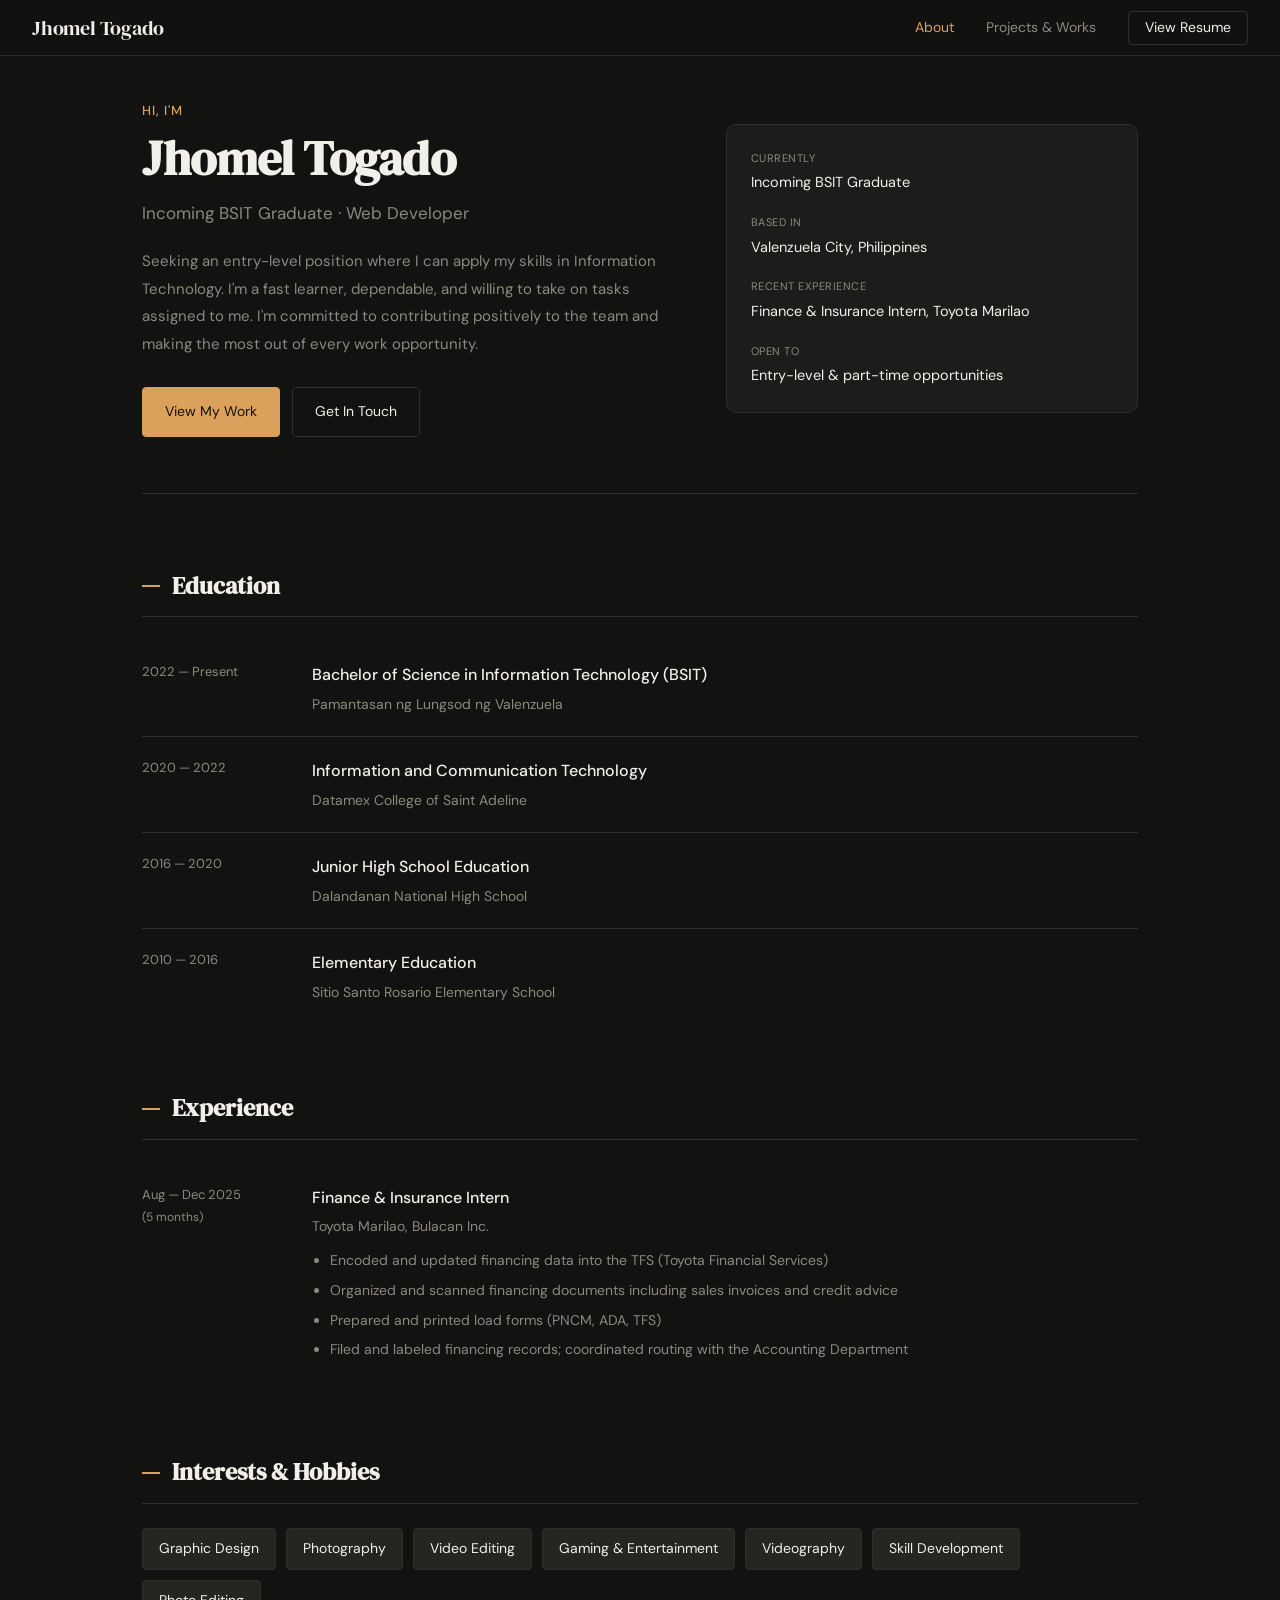
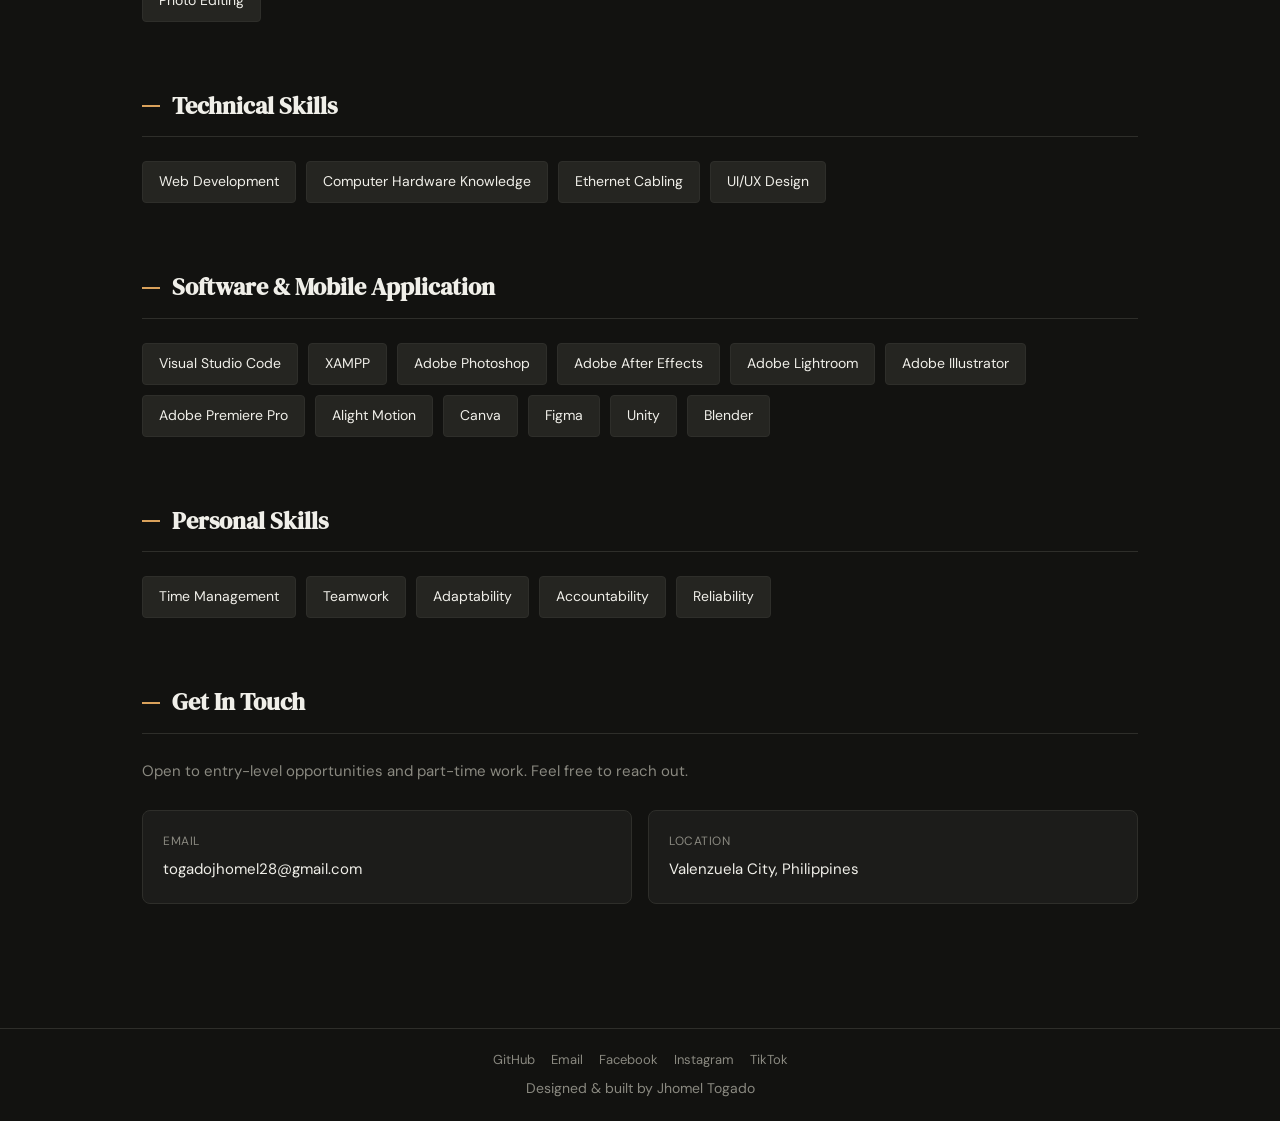
==== index.html @ 1c0f30f8 "Add files via upload" ====
<!--index.html-->
<!DOCTYPE html>
<html lang="en">
<head>
  <meta charset="UTF-8">
  <meta name="viewport" content="width=device-width, initial-scale=1.0">
  <title>Jhomel Togado | Portfolio</title>
  <link href="https://fonts.googleapis.com/css2?family=DM+Serif+Display:ital@0;1&family=DM+Sans:wght@300;400;500&display=swap" rel="stylesheet"/>
  <link rel="stylesheet" href="css/style.css">
  <link rel="icon" type="image/x-icon" href="file/Jt.png">
</head>
<body>

  <nav>
    <div class="nav-logo" id="nav-name"><a href="index.html">Jhomel Togado</a></div>
    <button class="nav-toggle" id="navToggle" aria-label="Toggle navigation" aria-expanded="false">
      <span></span><span></span><span></span>
    </button>
    <div class="nav-links" id="navLinks">
      <a href="index.html" id="highlight">About</a>
      <a href="projects.html">Projects & Works</a>
      <a href="#" id="resumeBtn" class="resume-link">View Resume</a>
    </div>
  </nav>

  <main>

    <!-- ============ HERO ============ -->
    <section class="hero">
      <div>
        <p class="eyebrow">Hi, I'm</p>
        <h1 class="hero-name">Jhomel Togado</h1>
        <p class="hero-role">Incoming BSIT Graduate · Web Developer</p>
        <p class="hero-lead">
          Seeking an entry-level position where I can apply my skills in Information
          Technology. I'm a fast learner, dependable, and willing to take on tasks
          assigned to me. I'm committed to contributing positively to the team and
          making the most out of every work opportunity.
        </p>
        <div class="hero-actions">
          <a href="projects.html" class="btn btn-primary">View My Work</a>
          <a href="#contact" class="btn btn-ghost">Get In Touch</a>
        </div>
      </div>

      <div class="hero-facts">
        <div class="hero-fact">
          <span class="hero-fact-label">Currently</span>
          <span class="hero-fact-value">Incoming BSIT Graduate</span>
        </div>
        <div class="hero-fact">
          <span class="hero-fact-label">Based in</span>
          <span class="hero-fact-value">Valenzuela City, Philippines</span>
        </div>
        <div class="hero-fact">
          <span class="hero-fact-label">Recent Experience</span>
          <span class="hero-fact-value">Finance & Insurance Intern, Toyota Marilao</span>
        </div>
        <div class="hero-fact">
          <span class="hero-fact-label">Open to</span>
          <span class="hero-fact-value">Entry-level & part-time opportunities</span>
        </div>
      </div>
    </section>

    <!-- ============ ABOUT ============ -->
    <section id="about">

      <section class="section">
        <h2 class="section-title">Education</h2>
        <div class="timeline">
          <div class="timeline-item">
            <div class="timeline-year">2022 — Present</div>
            <div class="timeline-content">
              <h3>Bachelor of Science in Information Technology (BSIT)</h3>
              <p>Pamantasan ng Lungsod ng Valenzuela</p>
            </div>
          </div>
          <div class="timeline-item">
            <div class="timeline-year">2020 — 2022</div>
            <div class="timeline-content">
              <h3>Information and Communication Technology</h3>
              <p>Datamex College of Saint Adeline</p>
            </div>
          </div>
          <div class="timeline-item">
            <div class="timeline-year">2016 — 2020</div>
            <div class="timeline-content">
              <h3>Junior High School Education</h3>
              <p>Dalandanan National High School</p>
            </div>
          </div>
          <div class="timeline-item">
            <div class="timeline-year">2010 — 2016</div>
            <div class="timeline-content">
              <h3>Elementary Education</h3>
              <p>Sitio Santo Rosario Elementary School</p>
            </div>
          </div>
        </div>
      </section>

      <section class="section">
        <h2 class="section-title">Experience</h2>
        <div class="timeline">
          <div class="timeline-item">
            <div class="timeline-year">Aug — Dec 2025<br><span class="muted-small">(5 months)</span></div>
            <div class="timeline-content">
              <h3>Finance & Insurance Intern</h3>
              <p>Toyota Marilao, Bulacan Inc.</p>
              <ul class="exp-list">
                <li>Encoded and updated financing data into the TFS (Toyota Financial Services)</li>
                <li>Organized and scanned financing documents including sales invoices and credit advice</li>
                <li>Prepared and printed load forms (PNCM, ADA, TFS)</li>
                <li>Filed and labeled financing records; coordinated routing with the Accounting Department</li>
              </ul>
            </div>
          </div>
        </div>
      </section>

      <section class="section">
        <h2 class="section-title">Interests & Hobbies</h2>
        <div class="tag-list">
          <span class="tag">Graphic Design</span>
          <span class="tag">Photography</span>
          <span class="tag">Video Editing</span>
          <span class="tag">Gaming & Entertainment</span>
          <span class="tag">Videography</span>
          <span class="tag">Skill Development</span>
          <span class="tag">Photo Editing</span>
        </div>
      </section>

    </section>

    <!-- ============ SKILLS ============ -->
    <section id="skills">

      <section class="section">
        <h2 class="section-title">Technical Skills</h2>
        <div class="tag-list">
          <span class="tag">Web Development</span>
          <span class="tag">Computer Hardware Knowledge</span>
          <span class="tag">Ethernet Cabling</span>
          <span class="tag">UI/UX Design</span>
        </div>
      </section>

      <section class="section">
        <h2 class="section-title">Software & Mobile Application</h2>
        <div class="tag-list">
          <span class="tag">Visual Studio Code</span>
          <span class="tag">XAMPP</span>
          <span class="tag">Adobe Photoshop</span>
          <span class="tag">Adobe After Effects</span>
          <span class="tag">Adobe Lightroom</span>
          <span class="tag">Adobe Illustrator</span>
          <span class="tag">Adobe Premiere Pro</span>
          <span class="tag">Alight Motion</span>
          <span class="tag">Canva</span>
          <span class="tag">Figma</span>
          <span class="tag">Unity</span>
          <span class="tag">Blender</span>
        </div>
      </section>

      <section class="section">
        <h2 class="section-title">Personal Skills</h2>
        <div class="tag-list">
          <span class="tag">Time Management</span>
          <span class="tag">Teamwork</span>
          <span class="tag">Adaptability</span>
          <span class="tag">Accountability</span>
          <span class="tag">Reliability</span>
        </div>
      </section>

    </section>

    <!-- ============ CONTACT ============ -->
    <section id="contact">
      <section class="section">
        <h2 class="section-title">Get In Touch</h2>
        <p class="hero-lead" style="margin-bottom: 24px;">Open to entry-level opportunities and part-time work. Feel free to reach out.</p>
        <div class="contact-grid">
          <a href="mailto:togadojhomel28@gmail.com" class="contact-item">
            <span class="contact-label">Email</span>
            <span class="contact-value">togadojhomel28@gmail.com</span>
          </a>
          <div class="contact-item">
            <span class="contact-label">Location</span>
            <span class="contact-value">Valenzuela City, Philippines</span>
          </div>
        </div>
      </section>
    </section>

  </main>

  <footer>
    <div class="footer-socials">
      <a href="https://github.com/jhomzss" target="_blank" rel="noopener">GitHub</a>
      <a href="https://mail.google.com/mail/u/0/?tab=rm&ogbl#inbox?compose=CllgCJqSvsjlKpTlzJnHwJGPMPSCZCNRbPSmnTpBghRtnqgXjWpDkSWGvwXRZJHcRszSXRfVpMg">Email</a>
      <a href="https://www.facebook.com/jhomeltogadoo" target="_blank" rel="noopener">Facebook</a>
      <a href="https://www.instagram.com/jhomzs_/" target="_blank" rel="noopener">Instagram</a>
      <a href="https://www.tiktok.com/@jhomel20" target="_blank" rel="noopener">TikTok</a>
    </div>
    <span id="footer-text">Designed & built by Jhomel Togado</span>
  </footer>

  <div id="resumeModal" class="modal">
    <div class="modal-content">
      <span class="close" id="closeModal">&times;</span>
      <iframe src="file/JhomelTogado_Resume.pdf#view=FitH"></iframe>
    </div>
  </div>

  <script src="scripts/scripts.js"></script>
</body>
</html>
---- css/style.css ----
:root {
  --bg: #121210;
  --surface: #1c1c1a;
  --border: #2e2e2a;
  --text: #f0efe9;
  --muted: #8a8980;
  --accent: #d9a15b;
  --accent-soft: rgba(217,161,91,0.12);
  --on-accent: #171208;
  --school: #7fa8c9;
  --school-soft: rgba(127,168,201,0.12);
  --tag-bg: #252521;
  --card-bg: #1c1c1a;
  --nav-bg: rgba(18,18,16,0.92);
}

* { box-sizing: border-box; margin: 0; padding: 0; }

html { scroll-behavior: smooth; }

body {
  font-family: 'DM Sans', sans-serif;
  background: var(--bg);
  color: var(--text);
  font-size: 15px;
  line-height: 1.7;
  min-height: 100vh;
  display: flex;
  flex-direction: column;
}

a { color: inherit; text-decoration: none; }

section[id] { scroll-margin-top: 76px; }

/* ------------------------------------------ */
/* Nav */
/* ------------------------------------------ */

nav {
  position: fixed; top: 0; left: 0; right: 0; z-index: 100;
  background: var(--nav-bg);
  backdrop-filter: blur(10px);
  border-bottom: 1px solid var(--border);
  display: flex;
  align-items: center;
  justify-content: space-between;
  padding: 0 2rem;
  height: 56px;
}

.nav-logo {
  font-family: 'DM Serif Display', serif;
  font-size: 1.25rem;
  letter-spacing: -0.01em;
}

.nav-toggle {
  display: none;
  flex-direction: column;
  justify-content: center;
  gap: 5px;
  width: 32px;
  height: 32px;
  background: transparent;
  border: none;
  cursor: pointer;
  z-index: 110;
}

.nav-toggle span {
  display: block;
  height: 2px;
  width: 100%;
  background: var(--text);
  transition: transform 0.25s ease, opacity 0.25s ease;
}

.nav-toggle.open span:nth-child(1) { transform: translateY(7px) rotate(45deg); }
.nav-toggle.open span:nth-child(2) { opacity: 0; }
.nav-toggle.open span:nth-child(3) { transform: translateY(-7px) rotate(-45deg); }

.nav-links {
  display: flex;
  gap: 2rem;
  align-items: center;
}

.nav-links a {
  font-size: 14px;
  color: var(--muted);
  transition: color 0.2s;
}

.nav-links a:hover { color: var(--accent); }

#highlight { color: var(--accent); }

.nav-links a.resume-link {
  display: inline-flex;
  align-items: center;
  justify-content: center;
  width: 120px;
  height: 34px;
  border: 1px solid var(--border);
  background: transparent;
  color: var(--text);
  font-size: 14px;
  border-radius: 4px;
  transition: all 0.25s ease;
}

.nav-links a.resume-link:hover {
  background: var(--accent);
  color: var(--on-accent);
  border-color: var(--accent);
  transform: translateY(-1px);
  box-shadow: 0 4px 15px rgba(217,161,91,0.18);
}

/* ------------------------------------------ */
/* Layout basics */
/* ------------------------------------------ */

main {
  flex: 1;
  padding: 100px 8% 60px;
  max-width: 1200px;
  margin: 0 auto;
  width: 100%;
}

main.wide { max-width: 1400px; }

.eyebrow {
  font-size: 13px;
  color: var(--accent);
  letter-spacing: 1px;
  text-transform: uppercase;
  margin-bottom: 10px;
  font-weight: 500;
}

.section {
  margin-bottom: 64px;
  scroll-margin-top: 76px;
}

.section-title {
  font-family: 'DM Serif Display', serif;
  font-size: 1.5rem;
  margin-bottom: 24px;
  padding-bottom: 10px;
  border-bottom: 1px solid var(--border);
  display: flex;
  align-items: center;
  gap: 12px;
}

.section-title::before {
  content: "";
  display: inline-block;
  width: 18px;
  height: 2px;
  background: var(--accent);
  flex-shrink: 0;
}

.muted-small { font-size: 12px; color: var(--muted); }

/* ------------------------------------------ */
/* Hero */
/* ------------------------------------------ */

.hero {
  display: grid;
  grid-template-columns: 1.3fr 1fr;
  gap: 48px;
  align-items: center;
  margin-bottom: 72px;
  padding-bottom: 56px;
  border-bottom: 1px solid var(--border);
}

.hero-name {
  font-family: 'DM Serif Display', serif;
  font-size: 3rem;
  line-height: 1.1;
  margin-bottom: 14px;
  letter-spacing: -0.01em;
}

.hero-role {
  color: var(--muted);
  font-size: 17px;
  margin-bottom: 20px;
}

.hero-lead {
  color: var(--muted);
  max-width: 560px;
  line-height: 1.85;
  margin-bottom: 28px;
}

.hero-actions {
  display: flex;
  flex-wrap: wrap;
  gap: 12px;
}

.btn {
  display: inline-flex;
  align-items: center;
  justify-content: center;
  padding: 12px 22px;
  border-radius: 4px;
  font-size: 14px;
  border: 1px solid var(--border);
  transition: all 0.2s ease;
}

.btn-primary {
  background: var(--accent);
  color: var(--on-accent);
  border-color: var(--accent);
}

.btn-primary:hover {
  transform: translateY(-1px);
  box-shadow: 0 6px 18px rgba(217,161,91,0.2);
}

.btn-ghost {
  background: transparent;
  color: var(--text);
}

.btn-ghost:hover {
  border-color: var(--accent);
  color: var(--accent);
}

.hero-facts {
  background: var(--card-bg);
  border: 1px solid var(--border);
  border-radius: 10px;
  padding: 24px;
  display: flex;
  flex-direction: column;
  gap: 18px;
}

.hero-fact {
  display: flex;
  flex-direction: column;
  gap: 3px;
}

.hero-fact-label {
  font-size: 11px;
  text-transform: uppercase;
  letter-spacing: 0.5px;
  color: var(--muted);
}

.hero-fact-value { font-size: 14.5px; }

/* ------------------------------------------ */
/* Timeline */
/* ------------------------------------------ */

.timeline-item {
  display: flex;
  gap: 30px;
  padding: 20px 0;
  border-bottom: 1px solid var(--border);
}

.timeline-item:last-child { border-bottom: none; }

.timeline-year {
  flex: 0 0 140px;
  color: var(--muted);
  font-size: 13px;
}

.timeline-content h3 {
  font-size: 16px;
  font-weight: 500;
  margin-bottom: 4px;
}

.timeline-content p { color: var(--muted); font-size: 14px; }

.exp-list {
  margin-top: 10px;
  padding-left: 18px;
  color: var(--muted);
  font-size: 14px;
}

.exp-list li { margin-bottom: 6px; }

/* ------------------------------------------ */
/* Tags */
/* ------------------------------------------ */

.tag-list { display: flex; flex-wrap: wrap; gap: 10px; }

.tag-list.small .tag { font-size: 12px; padding: 4px 10px; }

.tag {
  background: var(--tag-bg);
  border: 1px solid var(--border);
  color: var(--text);
  padding: 8px 16px;
  border-radius: 4px;
  font-size: 14px;
}

/* ------------------------------------------ */
/* Contact */
/* ------------------------------------------ */

.contact-grid {
  display: grid;
  grid-template-columns: repeat(auto-fit, minmax(240px, 1fr));
  gap: 16px;
}

.contact-item {
  background: var(--card-bg);
  border: 1px solid var(--border);
  border-radius: 8px;
  padding: 20px;
  display: flex;
  flex-direction: column;
  gap: 6px;
  transition: border-color 0.2s;
}

.contact-item:hover { border-color: var(--accent); }

.contact-label {
  font-size: 12px;
  color: var(--muted);
  text-transform: uppercase;
  letter-spacing: 0.5px;
}

.contact-value { font-size: 15px; }

/* ------------------------------------------ */
/* Projects — page header + filters */
/* ------------------------------------------ */

.filters {
  display: flex;
  flex-wrap: wrap;
  gap: 24px;
  margin-bottom: 40px;
  padding-bottom: 24px;
  border-bottom: 1px solid var(--border);
}

.filter-group {
  display: flex;
  flex-direction: column;
  gap: 8px;
}

.filter-group-label {
  font-size: 11px;
  text-transform: uppercase;
  letter-spacing: 0.5px;
  color: var(--muted);
}

.filter-pills {
  display: flex;
  flex-wrap: wrap;
  gap: 8px;
}

.filter-pill {
  font-size: 13px;
  padding: 7px 14px;
  border-radius: 20px;
  border: 1px solid var(--border);
  background: transparent;
  color: var(--muted);
  cursor: pointer;
  transition: all 0.2s ease;
}

.filter-pill:hover { color: var(--text); border-color: var(--muted); }

.filter-pill.active {
  background: var(--accent);
  color: var(--on-accent);
  border-color: var(--accent);
}

.results-count {
  font-size: 13px;
  color: var(--muted);
  margin-bottom: 24px;
}

/* ------------------------------------------ */
/* Project grid + cards */
/* ------------------------------------------ */

.project-grid {
  display: grid;
  grid-template-columns: repeat(auto-fill, minmax(270px, 1fr));
  gap: 24px;
}

.project-card {
  background: var(--card-bg);
  border: 1px solid var(--border);
  border-radius: 8px;
  overflow: hidden;
  transition: transform 0.25s ease, border-color 0.25s ease;
  display: flex;
  flex-direction: column;
}

.project-card:hover { transform: translateY(-4px); border-color: var(--accent); }

.project-card.is-hidden { display: none; }

.project-thumb {
  width: 100%;
  height: 170px;
  overflow: hidden;
  background: var(--surface);
  border-bottom: 1px solid var(--border);
  position: relative;
}

.project-thumb img {
  width: 100%;
  height: 100%;
  object-fit: cover;
  display: block;
}

.project-thumb.clickable { cursor: pointer; }

.project-thumb.clickable::after {
  content: "\2922  View";
  position: absolute;
  inset: 0;
  display: flex;
  align-items: center;
  justify-content: center;
  gap: 6px;
  font-size: 13px;
  letter-spacing: 0.3px;
  color: var(--text);
  background: rgba(0,0,0,0.5);
  border-top: 2px solid transparent;
  opacity: 0;
  transition: opacity 0.2s ease, border-color 0.2s ease;
}

.project-thumb.clickable:hover::after { opacity: 1; border-top-color: var(--accent); }

.project-thumb.clickable:focus-visible { outline: 2px solid var(--accent); outline-offset: -2px; }

.scope-badge {
  position: absolute;
  top: 10px;
  left: 10px;
  font-size: 10px;
  text-transform: uppercase;
  letter-spacing: 0.5px;
  padding: 4px 8px;
  border-radius: 3px;
  background: rgba(18,18,16,0.85);
  border: 1px solid var(--border);
  z-index: 2;
}

.scope-badge.academic { color: var(--school); border-color: var(--school); }
.scope-badge.personal { color: var(--accent); border-color: var(--accent); }

.project-info {
  padding: 16px;
  display: flex;
  flex-direction: column;
  gap: 10px;
  flex: 1;
}

.project-info h3 { font-size: 16px; font-weight: 500; }

.project-desc { color: var(--muted); font-size: 13px; line-height: 1.6; }

.media-flags {
  display: flex;
  flex-wrap: wrap;
  gap: 6px;
}

.media-flag {
  font-size: 10px;
  text-transform: uppercase;
  letter-spacing: 0.4px;
  padding: 3px 8px;
  border-radius: 3px;
  border: 1px solid var(--border);
  color: var(--muted);
}

.project-links {
  display: flex;
  flex-wrap: wrap;
  gap: 8px;
  margin-top: auto;
  padding-top: 4px;
}

.project-link {
  font-size: 12px;
  padding: 6px 12px;
  border: 1px solid var(--border);
  border-radius: 4px;
  color: var(--text);
  transition: background 0.2s, border-color 0.2s, color 0.2s;
}

.project-link:hover {
  background: var(--accent-soft);
  border-color: var(--accent);
  color: var(--accent);
}

.no-results {
  display: none;
  color: var(--muted);
  font-size: 14px;
  padding: 40px 0;
  text-align: center;
}

.no-results.show { display: block; }

/* ------------------------------------------ */
/* Modals */
/* ------------------------------------------ */

.modal {
  display: none;
  position: fixed;
  z-index: 999;
  left: 0; top: 0;
  width: 100%; height: 100%;
  background: rgba(0,0,0,0.8);
  backdrop-filter: blur(6px);
  justify-content: center;
  align-items: center;
  padding: 24px;
}

.modal-content {
  width: 90vw;
  height: 90vh;
  background: var(--surface);
  border: 1px solid var(--border);
  border-radius: 10px;
  position: relative;
  overflow: hidden;
}

.modal-content iframe { width: 100%; height: 100%; border: none; }

.close {
  position: absolute;
  top: 10px;
  right: 15px;
  font-size: 22px;
  cursor: pointer;
  color: var(--text);
  z-index: 1000;
}

.close:hover { color: var(--accent); }

/* Lightbox — media left, details right */
.lightbox-content {
  width: 92vw;
  max-width: 1100px;
  height: 88vh;
  max-height: 88vh;
  background: var(--surface);
  border: 1px solid var(--border);
  border-radius: 10px;
  display: flex;
  flex-direction: row;
  overflow: hidden;
}

.lightbox-media-wrap {
  position: relative;
  display: flex;
  align-items: center;
  justify-content: center;
  background: #000;
  flex: 1 1 60%;
  min-width: 0;
  height: 100%;
}

.lightbox-media {
  display: flex;
  align-items: center;
  justify-content: center;
  width: 100%;
  height: 100%;
}

.lightbox-media img,
.lightbox-media video {
  display: block;
  max-width: 100%;
  max-height: 100%;
  width: auto;
  height: auto;
  object-fit: contain;
}

.lightbox-nav-btn {
  position: absolute;
  top: 50%;
  transform: translateY(-50%);
  z-index: 5;
  width: 36px;
  height: 36px;
  border-radius: 50%;
  background: rgba(28,28,26,0.85);
  border: 1px solid var(--border);
  color: var(--text);
  display: flex;
  align-items: center;
  justify-content: center;
  cursor: pointer;
  font-size: 16px;
  line-height: 1;
  transition: background 0.2s, border-color 0.2s;
}

.lightbox-nav-btn:hover { background: var(--tag-bg); border-color: var(--accent); color: var(--accent); }
.lightbox-nav-btn[hidden] { display: none; }
.lightbox-nav-btn.prev { left: 10px; }
.lightbox-nav-btn.next { right: 10px; }

.lightbox-info {
  flex: 0 0 360px;
  max-width: 40%;
  padding: 24px;
  border-left: 1px solid var(--border);
  overflow-y: auto;
  height: 100%;
}

.lightbox-scope {
  display: inline-block;
  font-size: 10px;
  text-transform: uppercase;
  letter-spacing: 0.5px;
  padding: 4px 9px;
  border-radius: 3px;
  border: 1px solid var(--border);
  margin-bottom: 10px;
}

.lightbox-scope.academic { color: var(--school); border-color: var(--school); }
.lightbox-scope.personal { color: var(--accent); border-color: var(--accent); }
.lightbox-scope:empty { display: none; }

.lightbox-info-head {
  display: flex;
  align-items: baseline;
  justify-content: space-between;
  gap: 12px;
}

.lightbox-info h3 { font-size: 18px; font-weight: 500; margin-bottom: 4px; }

.lightbox-counter { font-size: 12px; color: var(--muted); white-space: nowrap; }

.lightbox-info p { color: var(--muted); font-size: 13px; line-height: 1.7; margin-bottom: 10px; }
.lightbox-info p:empty { display: none; }

.lightbox-info .tag-list { margin: 10px 0 2px; }
.lightbox-info .tag-list:empty { display: none; }

.lightbox-info .project-links { margin-top: 14px; }
.lightbox-info .project-links:empty { display: none; margin: 0; }

.lightbox-details {
  margin-top: 14px;
  padding-top: 14px;
  border-top: 1px solid var(--border);
}

.lightbox-details:empty { display: none; }

.lightbox-details h4 {
  font-size: 12px;
  text-transform: uppercase;
  letter-spacing: 0.5px;
  color: var(--accent);
  margin-bottom: 6px;
}

.lightbox-details h4:not(:first-child) { margin-top: 14px; }

.lightbox-details p { color: var(--text); font-size: 13px; line-height: 1.7; margin-bottom: 0; }

.lightbox-details ul,
.lightbox-details ol {
  padding-left: 18px;
  color: var(--text);
  font-size: 13px;
  line-height: 1.7;
}

.project-gallery { display: none; }
.project-details { display: none; }

/* ------------------------------------------ */
/* Footer */
/* ------------------------------------------ */

footer {
  text-align: center;
  padding: 1.25rem;
  font-size: 14px;
  color: var(--muted);
  border-top: 1px solid var(--border);
}

.footer-socials {
  display: flex;
  justify-content: center;
  gap: 16px;
  margin-bottom: 6px;
}

.footer-socials a {
  color: var(--muted);
  font-size: 13px;
  transition: color 0.2s;
}

.footer-socials a:hover {
  color: var(--accent);
}

/* ------------------------------------------ */
/* Responsive */
/* ------------------------------------------ */

@media (max-width: 980px) {
  .hero { grid-template-columns: 1fr; gap: 32px; }
  main { padding: 90px 6% 50px; }
  .hero-name { font-size: 2.4rem; }
}

@media (max-width: 768px) {
  nav { padding: 0 1.25rem; }
  .nav-toggle { display: flex; }

  .nav-links {
    position: fixed;
    top: 56px; right: 0; left: 0;
    background: var(--bg);
    border-bottom: 1px solid var(--border);
    flex-direction: column;
    align-items: flex-start;
    gap: 0;
    max-height: 0;
    overflow: hidden;
    transition: max-height 0.3s ease;
  }

  .nav-links.open { max-height: 400px; }

  .nav-links a {
    width: 100%;
    padding: 14px 1.25rem;
    border-bottom: 1px solid var(--border);
  }

  .nav-links a.resume-link {
    width: calc(100% - 2.5rem);
    margin: 12px 1.25rem;
  }

  main { padding: 84px 6% 50px; }

  .timeline-item { flex-direction: column; gap: 6px; }
  .timeline-year { flex: none; }

  .project-grid { grid-template-columns: repeat(auto-fill, minmax(220px, 1fr)); }

  .lightbox-content {
    flex-direction: column;
    width: 92vw;
    height: auto;
    max-height: 92vh;
  }

  .lightbox-media-wrap { flex: 0 0 auto; height: auto; max-height: 45vh; }
  .lightbox-media img, .lightbox-media video { max-height: 45vh; }

  .lightbox-info {
    flex: 1 1 auto;
    max-width: 100%;
    max-height: 45vh;
    border-left: none;
    border-top: 1px solid var(--border);
  }
}

@media (max-width: 480px) {
  .hero-name { font-size: 2rem; }
  .section { margin-bottom: 44px; }
  .project-grid { grid-template-columns: 1fr 1fr; gap: 14px; }
  .project-thumb { height: 130px; }
  .lightbox-info { padding: 16px; }
  .lightbox-nav-btn { width: 30px; height: 30px; font-size: 14px; }
}

@media (max-width: 380px) {
  .project-grid { grid-template-columns: 1fr; }
}
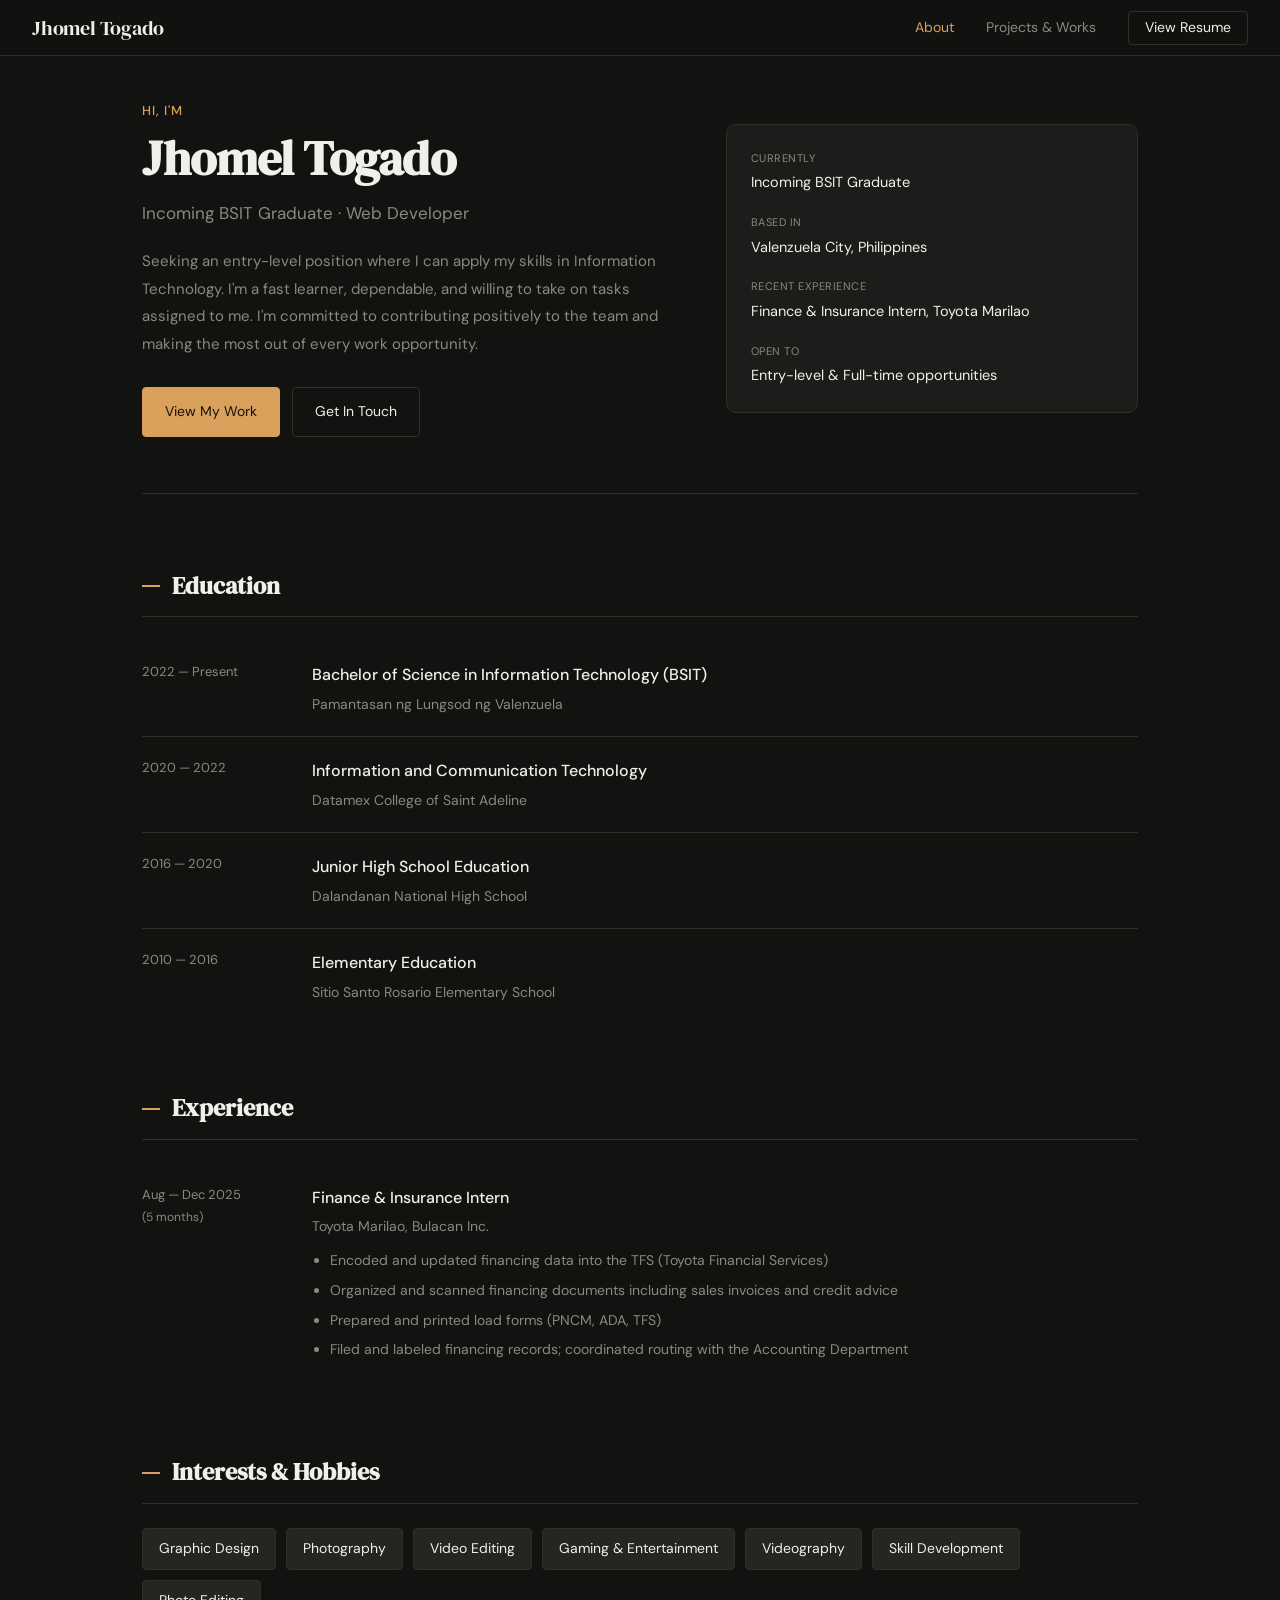
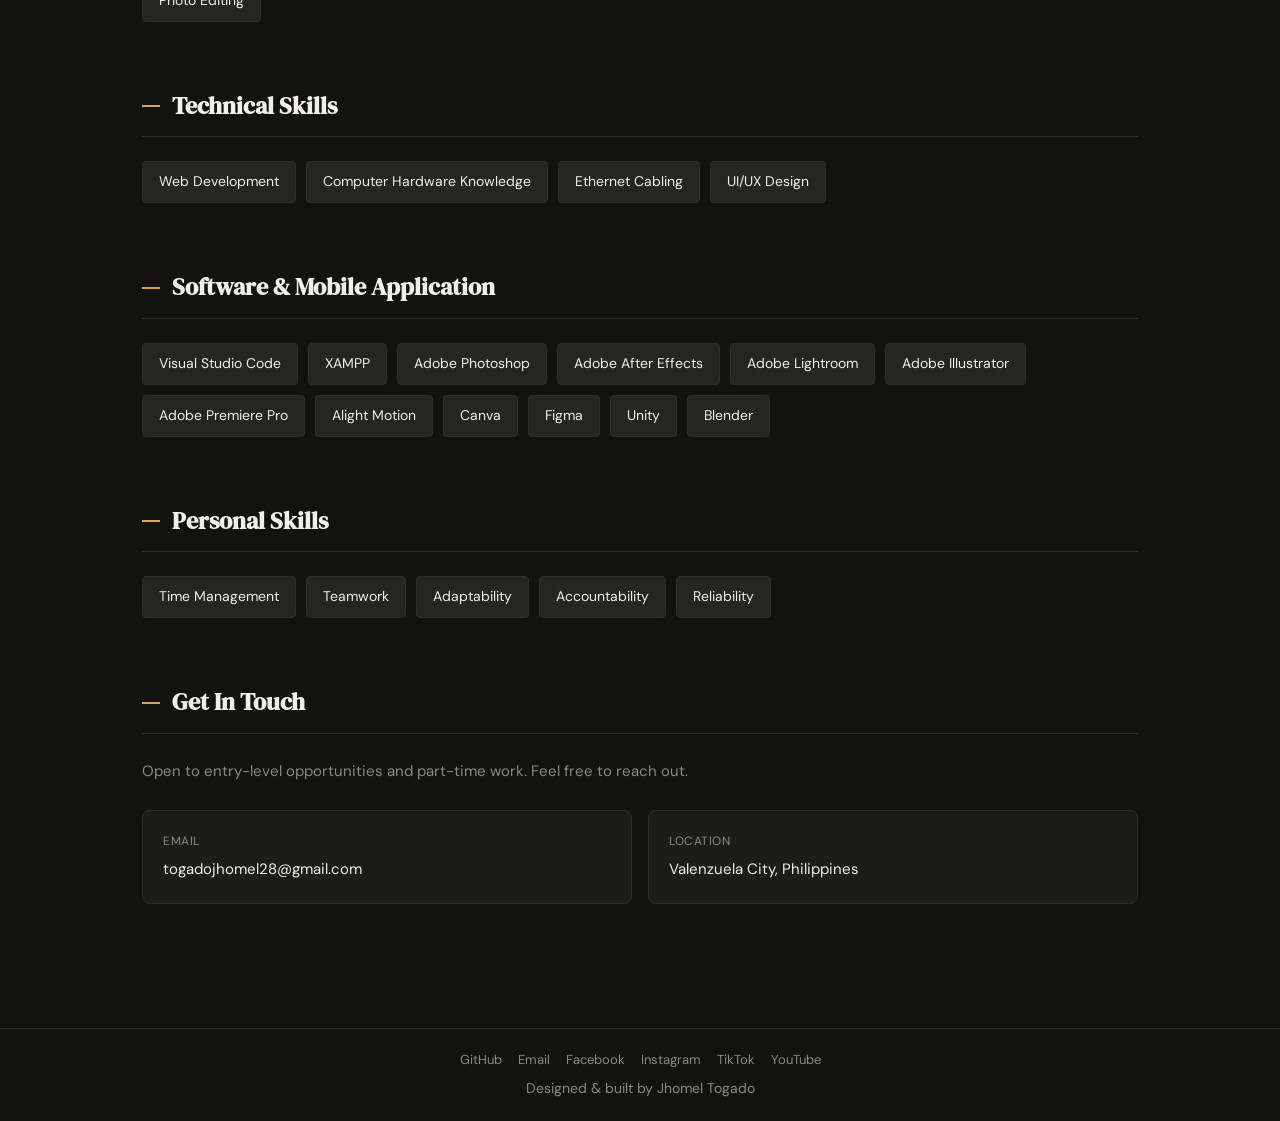
==== commit 96fba2fe: "Update navigation links and opportunities text" ====
--- a/index.html
+++ b/index.html
@@ -12,12 +12,12 @@
 <body>
 
   <nav>
-    <div class="nav-logo" id="nav-name"><a href="index.html">Jhomel Togado</a></div>
+    <div class="nav-logo" id="nav-name"><a href="https://jhomzss.github.io/portfolio/">Jhomel Togado</a></div>
     <button class="nav-toggle" id="navToggle" aria-label="Toggle navigation" aria-expanded="false">
       <span></span><span></span><span></span>
     </button>
     <div class="nav-links" id="navLinks">
-      <a href="index.html" id="highlight">About</a>
+      <a href="https://jhomzss.github.io/portfolio/" id="highlight">About</a>
       <a href="projects.html">Projects & Works</a>
       <a href="#" id="resumeBtn" class="resume-link">View Resume</a>
     </div>
@@ -58,7 +58,7 @@
         </div>
         <div class="hero-fact">
           <span class="hero-fact-label">Open to</span>
-          <span class="hero-fact-value">Entry-level & part-time opportunities</span>
+          <span class="hero-fact-value">Entry-level & Full-time opportunities</span>
         </div>
       </div>
     </section>
@@ -205,6 +205,7 @@
       <a href="https://www.facebook.com/jhomeltogadoo" target="_blank" rel="noopener">Facebook</a>
       <a href="https://www.instagram.com/jhomzs_/" target="_blank" rel="noopener">Instagram</a>
       <a href="https://www.tiktok.com/@jhomel20" target="_blank" rel="noopener">TikTok</a>
+      <a href="https://www.youtube.com/@jhomeltogado8434" target="_blank" rel="noopener">YouTube</a>
     </div>
     <span id="footer-text">Designed & built by Jhomel Togado</span>
   </footer>
--- a/css/style.css
+++ b/css/style.css
@@ -420,7 +420,7 @@
 
 .project-card {
   background: var(--card-bg);
-  border: 1px solid var(--border);
+  border: 2px solid var(--border);
   border-radius: 8px;
   overflow: hidden;
   transition: transform 0.25s ease, border-color 0.25s ease;
@@ -428,7 +428,7 @@
   flex-direction: column;
 }
 
-.project-card:hover { transform: translateY(-4px); border-color: var(--accent); }
+.project-card:hover { transform: translateY(-4px); border-color: var(--accent); cursor: pointer; }
 
 .project-card.is-hidden { display: none; }
 
@@ -462,12 +462,11 @@
   letter-spacing: 0.3px;
   color: var(--text);
   background: rgba(0,0,0,0.5);
-  border-top: 2px solid transparent;
   opacity: 0;
   transition: opacity 0.2s ease, border-color 0.2s ease;
 }
 
-.project-thumb.clickable:hover::after { opacity: 1; border-top-color: var(--accent); }
+.project-card:hover .project-thumb.clickable::after { opacity: 1; }
 
 .project-thumb.clickable:focus-visible { outline: 2px solid var(--accent); outline-offset: -2px; }
 
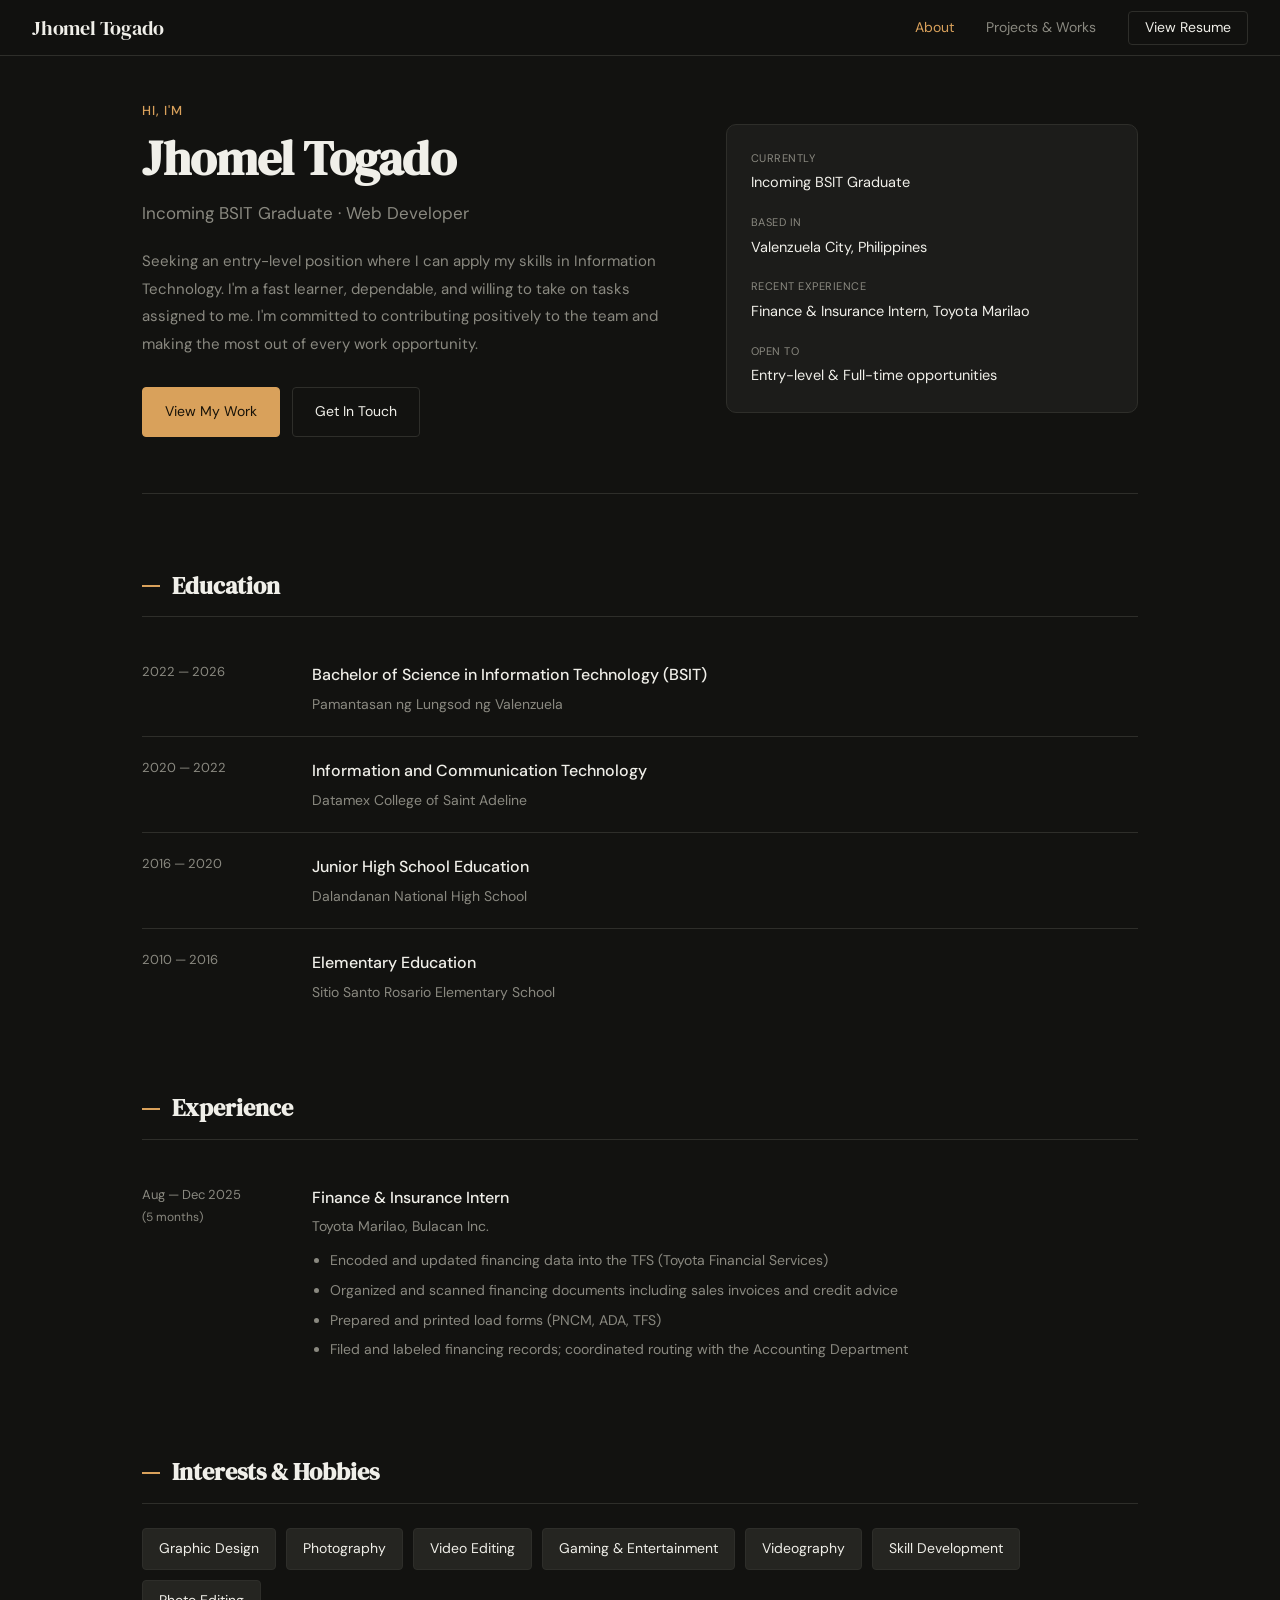
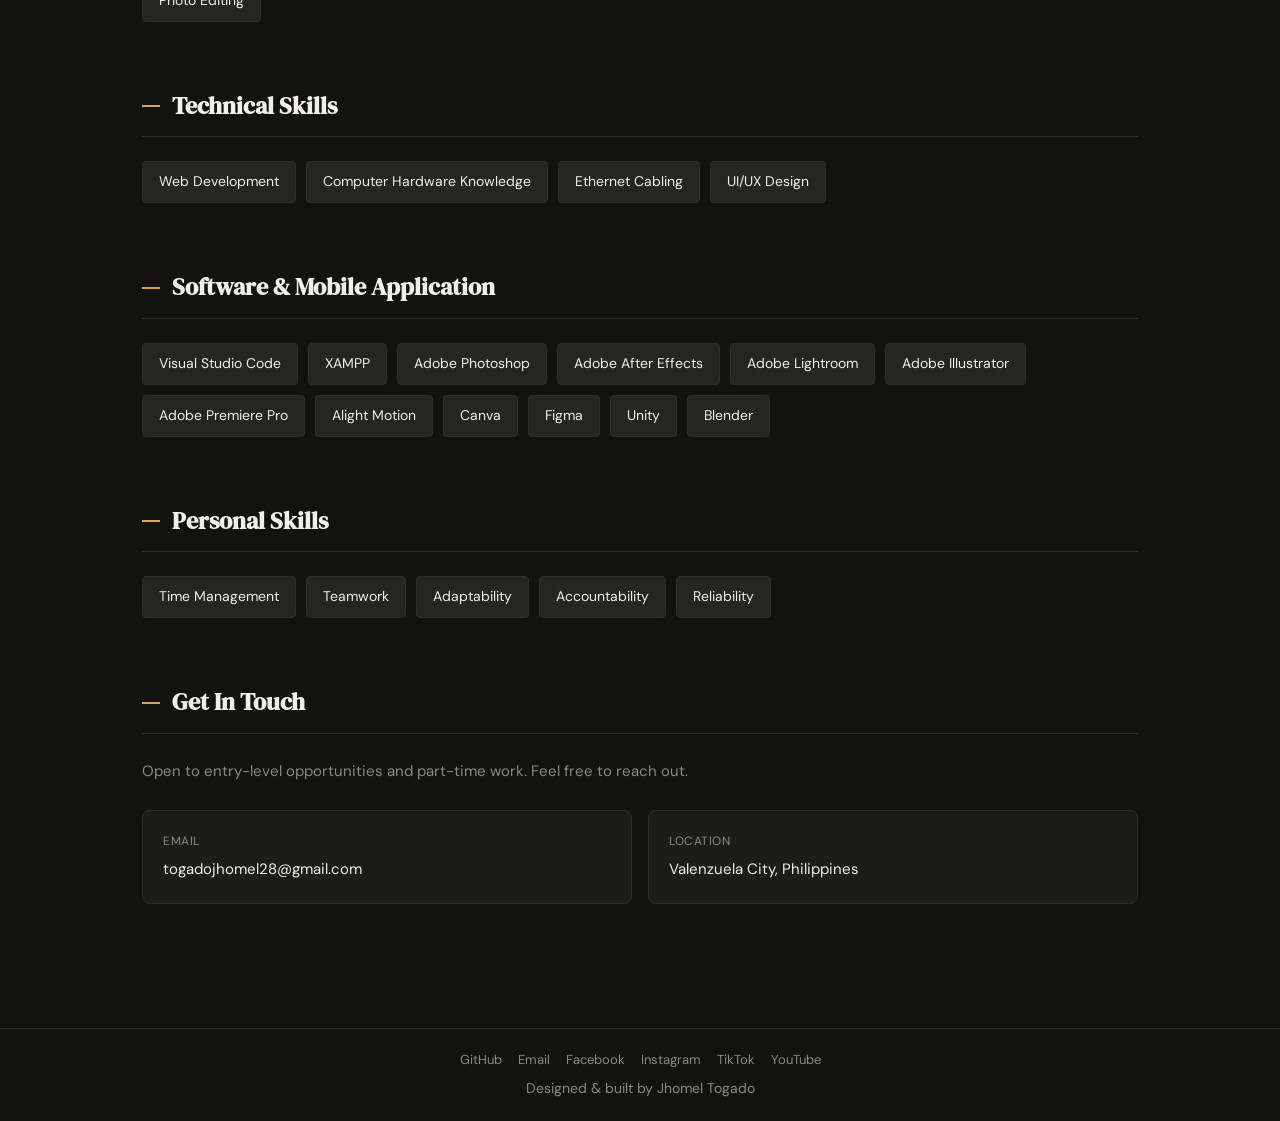
==== commit cb1ce799: "Update education timeline year range" ====
--- a/index.html
+++ b/index.html
@@ -18,7 +18,7 @@
     </button>
     <div class="nav-links" id="navLinks">
       <a href="https://jhomzss.github.io/portfolio/" id="highlight">About</a>
-      <a href="projects.html">Projects & Works</a>
+      <a href="projects-and-works/">Projects & Works</a>
       <a href="#" id="resumeBtn" class="resume-link">View Resume</a>
     </div>
   </nav>
@@ -38,7 +38,7 @@
           making the most out of every work opportunity.
         </p>
         <div class="hero-actions">
-          <a href="projects.html" class="btn btn-primary">View My Work</a>
+          <a href="projects-and-works/" class="btn btn-primary">View My Work</a>
           <a href="#contact" class="btn btn-ghost">Get In Touch</a>
         </div>
       </div>
@@ -70,7 +70,7 @@
         <h2 class="section-title">Education</h2>
         <div class="timeline">
           <div class="timeline-item">
-            <div class="timeline-year">2022 — Present</div>
+            <div class="timeline-year">2022 — 2026</div>
             <div class="timeline-content">
               <h3>Bachelor of Science in Information Technology (BSIT)</h3>
               <p>Pamantasan ng Lungsod ng Valenzuela</p>
--- a/css/style.css
+++ b/css/style.css
@@ -840,4 +840,30 @@
   .project-grid { grid-template-columns: 1fr; }
 }
 
-
+/* ------------------------------------------ */
+/* Fix: clip zoomed/panned image inside the
+   lightbox so it never spills outside the card */
+/* ------------------------------------------ */
+
+.lightbox-media-wrap {
+  overflow: hidden;
+}
+
+.lightbox-media {
+  overflow: hidden;
+}
+
+.lightbox-media img {
+  touch-action: none;
+  will-change: transform;
+  -webkit-user-drag: none;
+  user-select: none; 
+}
+
+.lightbox-media img.zoomed {
+  cursor: grab;
+}
+
+.lightbox-media img.panning {
+  cursor: grabbing;
+}
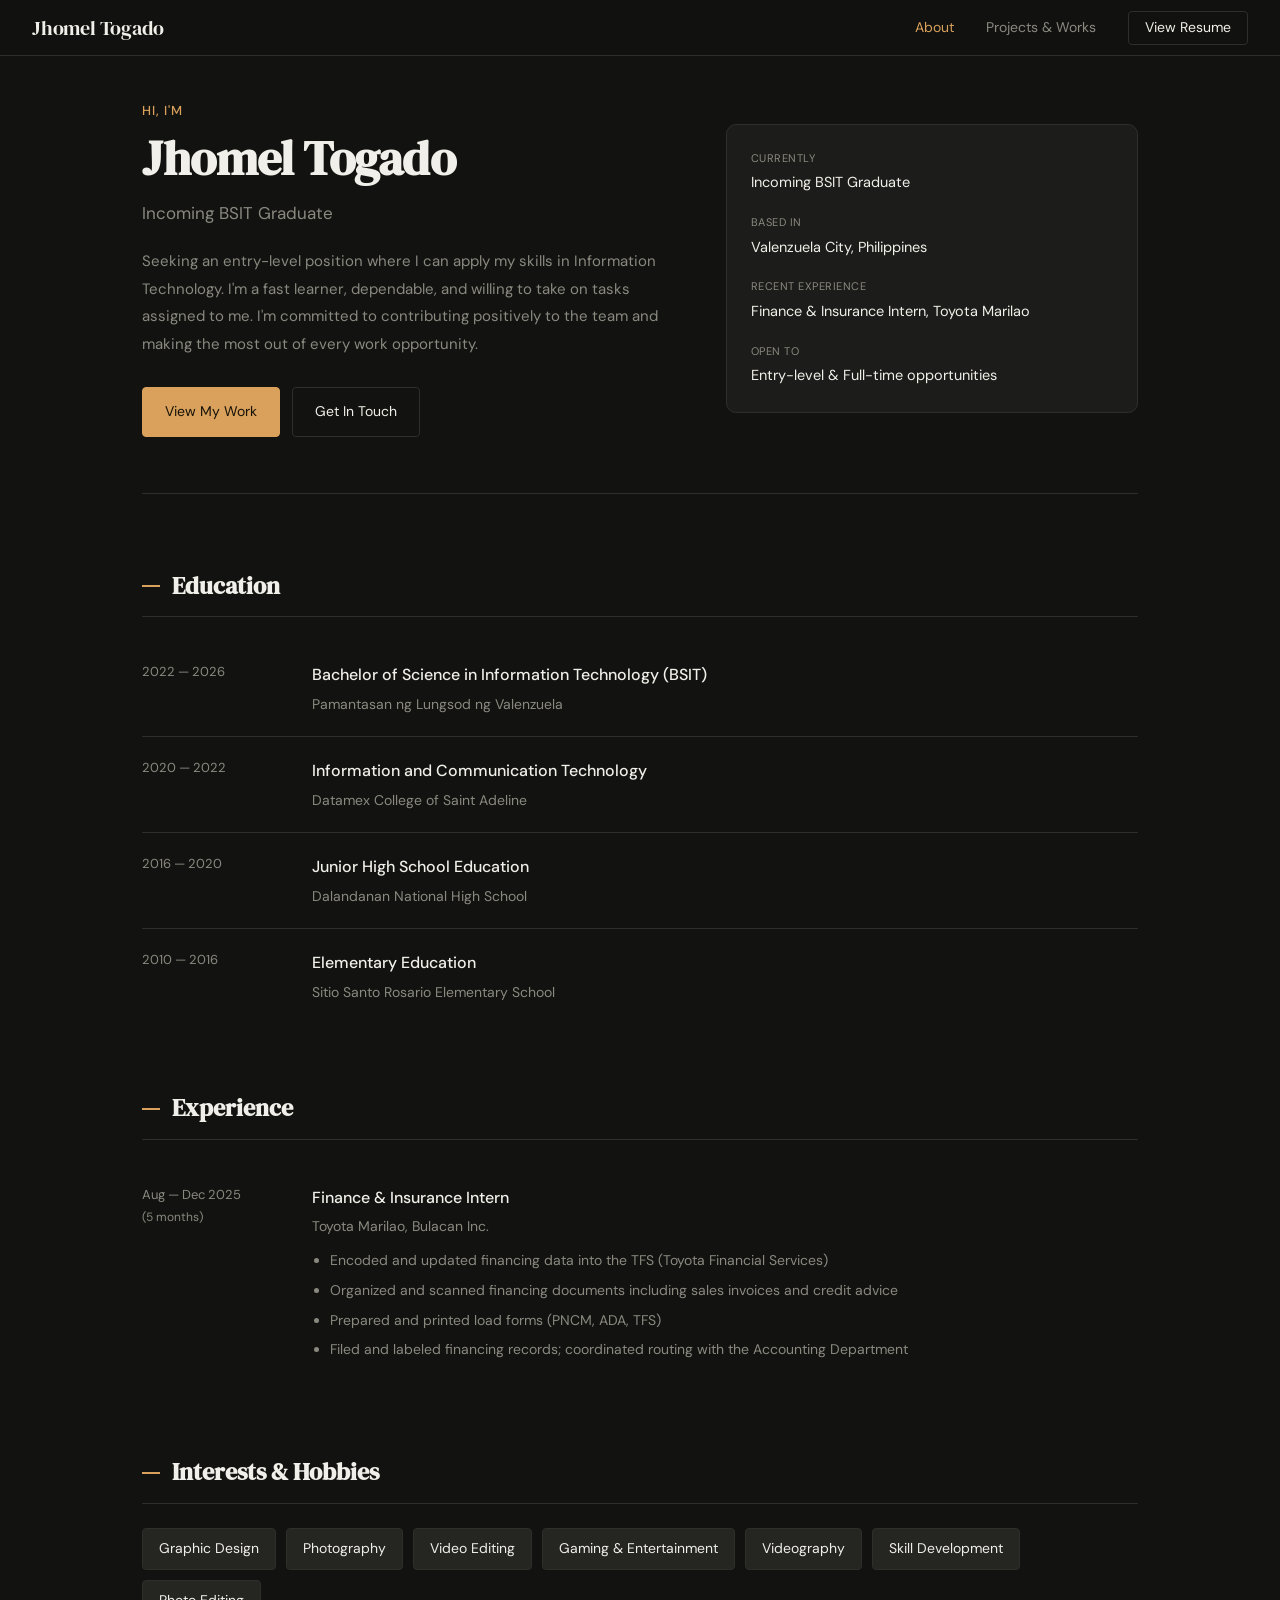
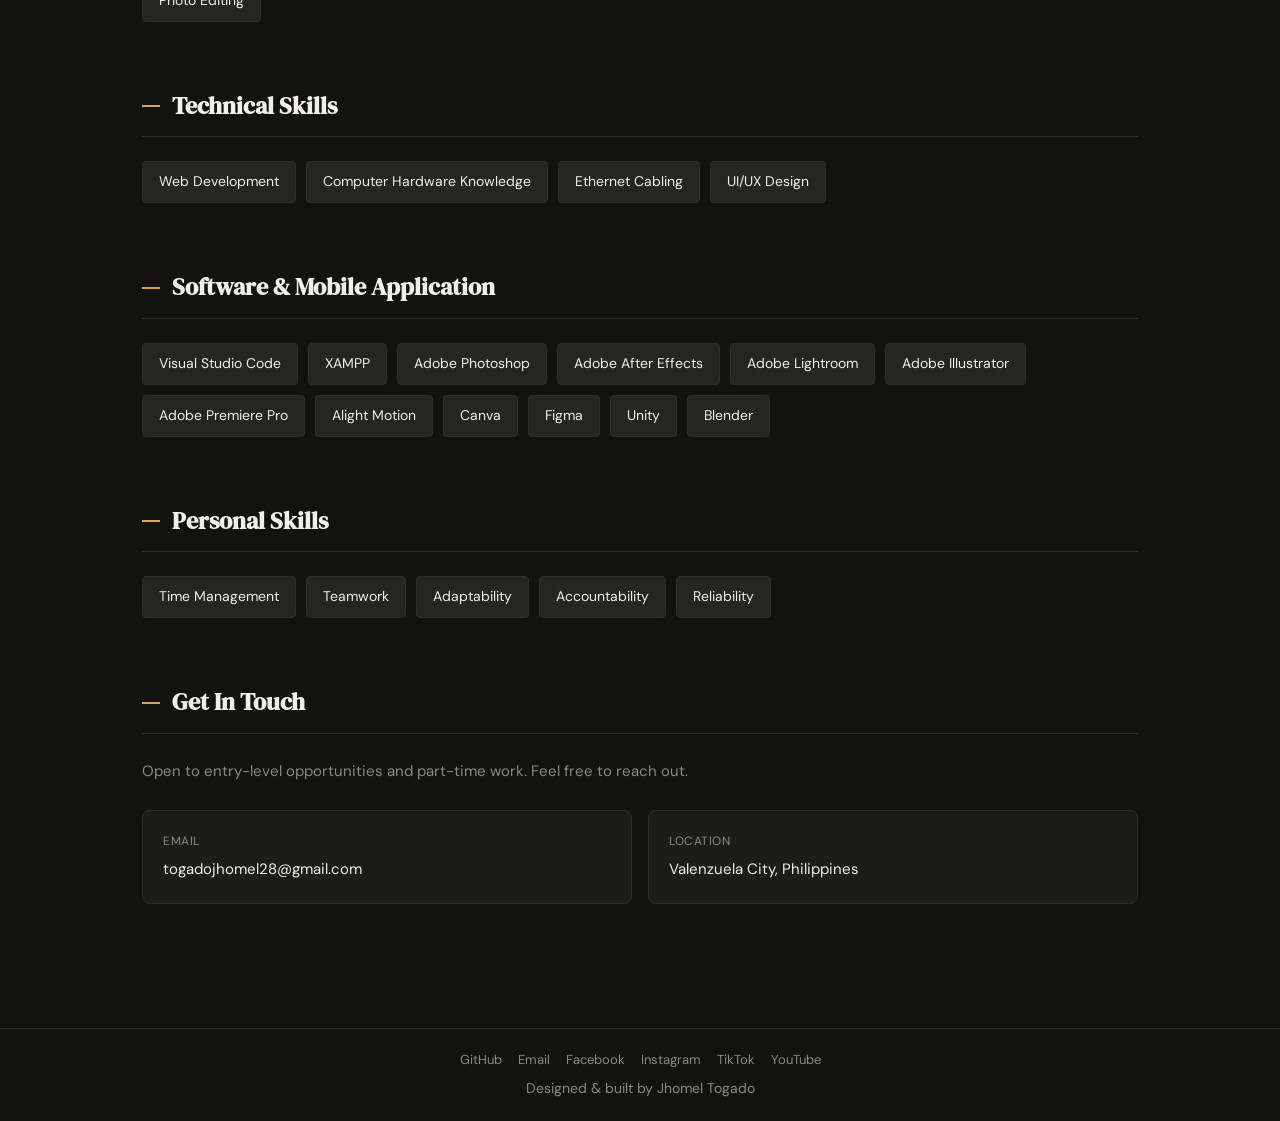
==== commit 09803776: "Update hero role description in index.html Removed '· Web Developer' from hero role description." ====
--- a/index.html
+++ b/index.html
@@ -30,7 +30,7 @@
       <div>
         <p class="eyebrow">Hi, I'm</p>
         <h1 class="hero-name">Jhomel Togado</h1>
-        <p class="hero-role">Incoming BSIT Graduate · Web Developer</p>
+        <p class="hero-role">Incoming BSIT Graduate <!--· Web Developer --></p>
         <p class="hero-lead">
           Seeking an entry-level position where I can apply my skills in Information
           Technology. I'm a fast learner, dependable, and willing to take on tasks
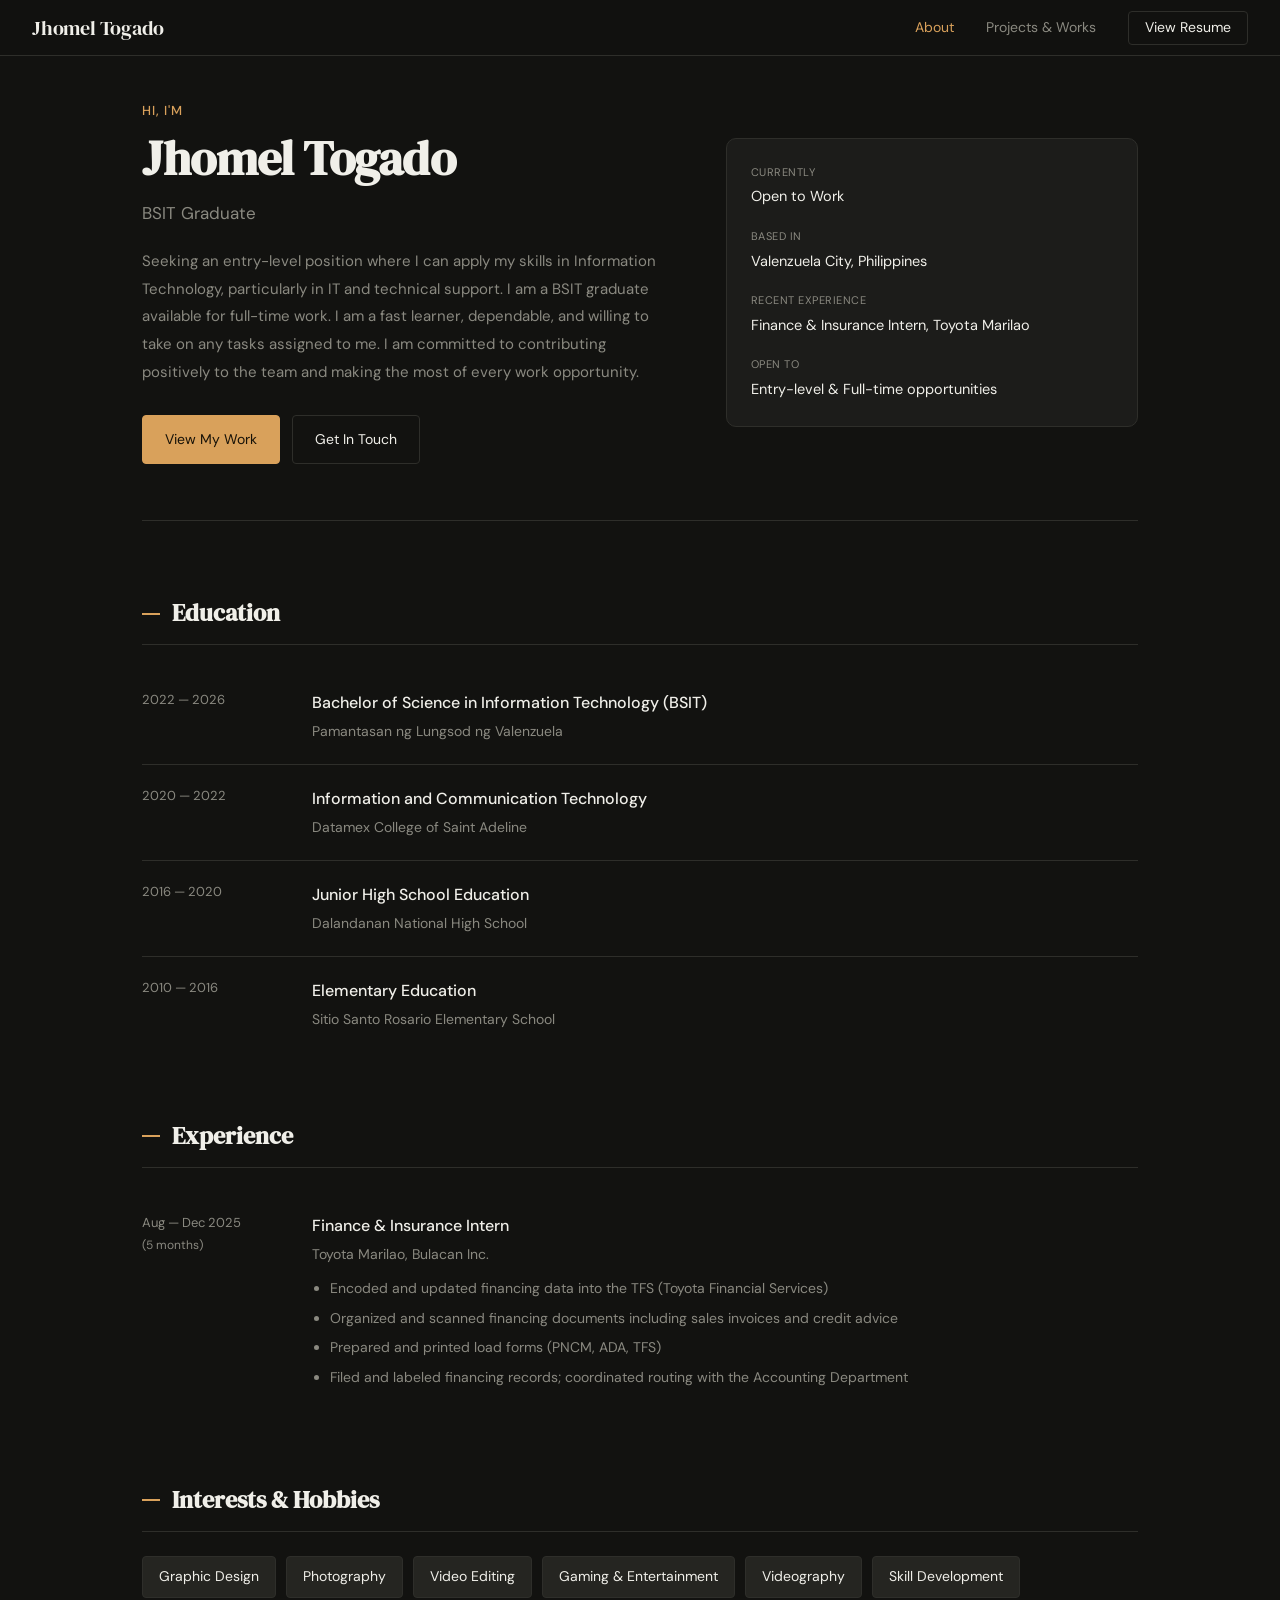
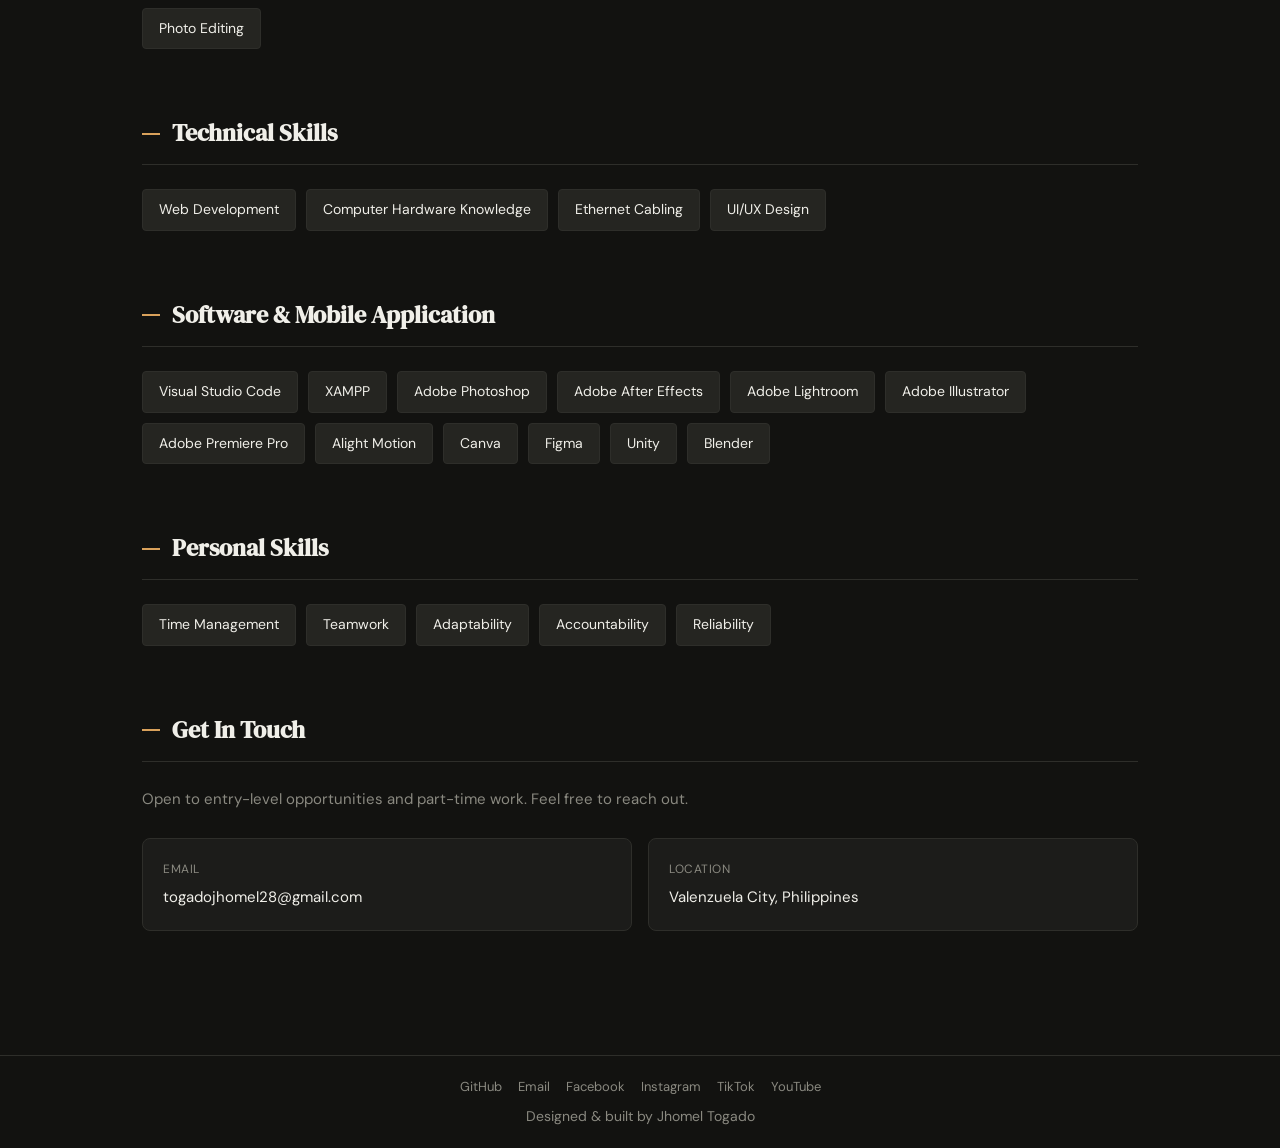
==== commit 373cc555: "Revise hero role and introduction text Updated hero section to reflect current status and skills." ====
--- a/index.html
+++ b/index.html
@@ -30,12 +30,12 @@
       <div>
         <p class="eyebrow">Hi, I'm</p>
         <h1 class="hero-name">Jhomel Togado</h1>
-        <p class="hero-role">Incoming BSIT Graduate <!--· Web Developer --></p>
+        <p class="hero-role">BSIT Graduate</p>
         <p class="hero-lead">
-          Seeking an entry-level position where I can apply my skills in Information
-          Technology. I'm a fast learner, dependable, and willing to take on tasks
-          assigned to me. I'm committed to contributing positively to the team and
-          making the most out of every work opportunity.
+          Seeking an entry-level position where I can apply my skills in Information Technology, 
+          particularly in IT and technical support. I am a BSIT graduate available for full-time work. 
+          I am a fast learner, dependable, and willing to take on any tasks assigned to me. 
+          I am committed to contributing positively to the team and making the most of every work opportunity.
         </p>
         <div class="hero-actions">
           <a href="projects-and-works/" class="btn btn-primary">View My Work</a>
@@ -46,7 +46,7 @@
       <div class="hero-facts">
         <div class="hero-fact">
           <span class="hero-fact-label">Currently</span>
-          <span class="hero-fact-value">Incoming BSIT Graduate</span>
+          <span class="hero-fact-value">Open to Work</span>
         </div>
         <div class="hero-fact">
           <span class="hero-fact-label">Based in</span>
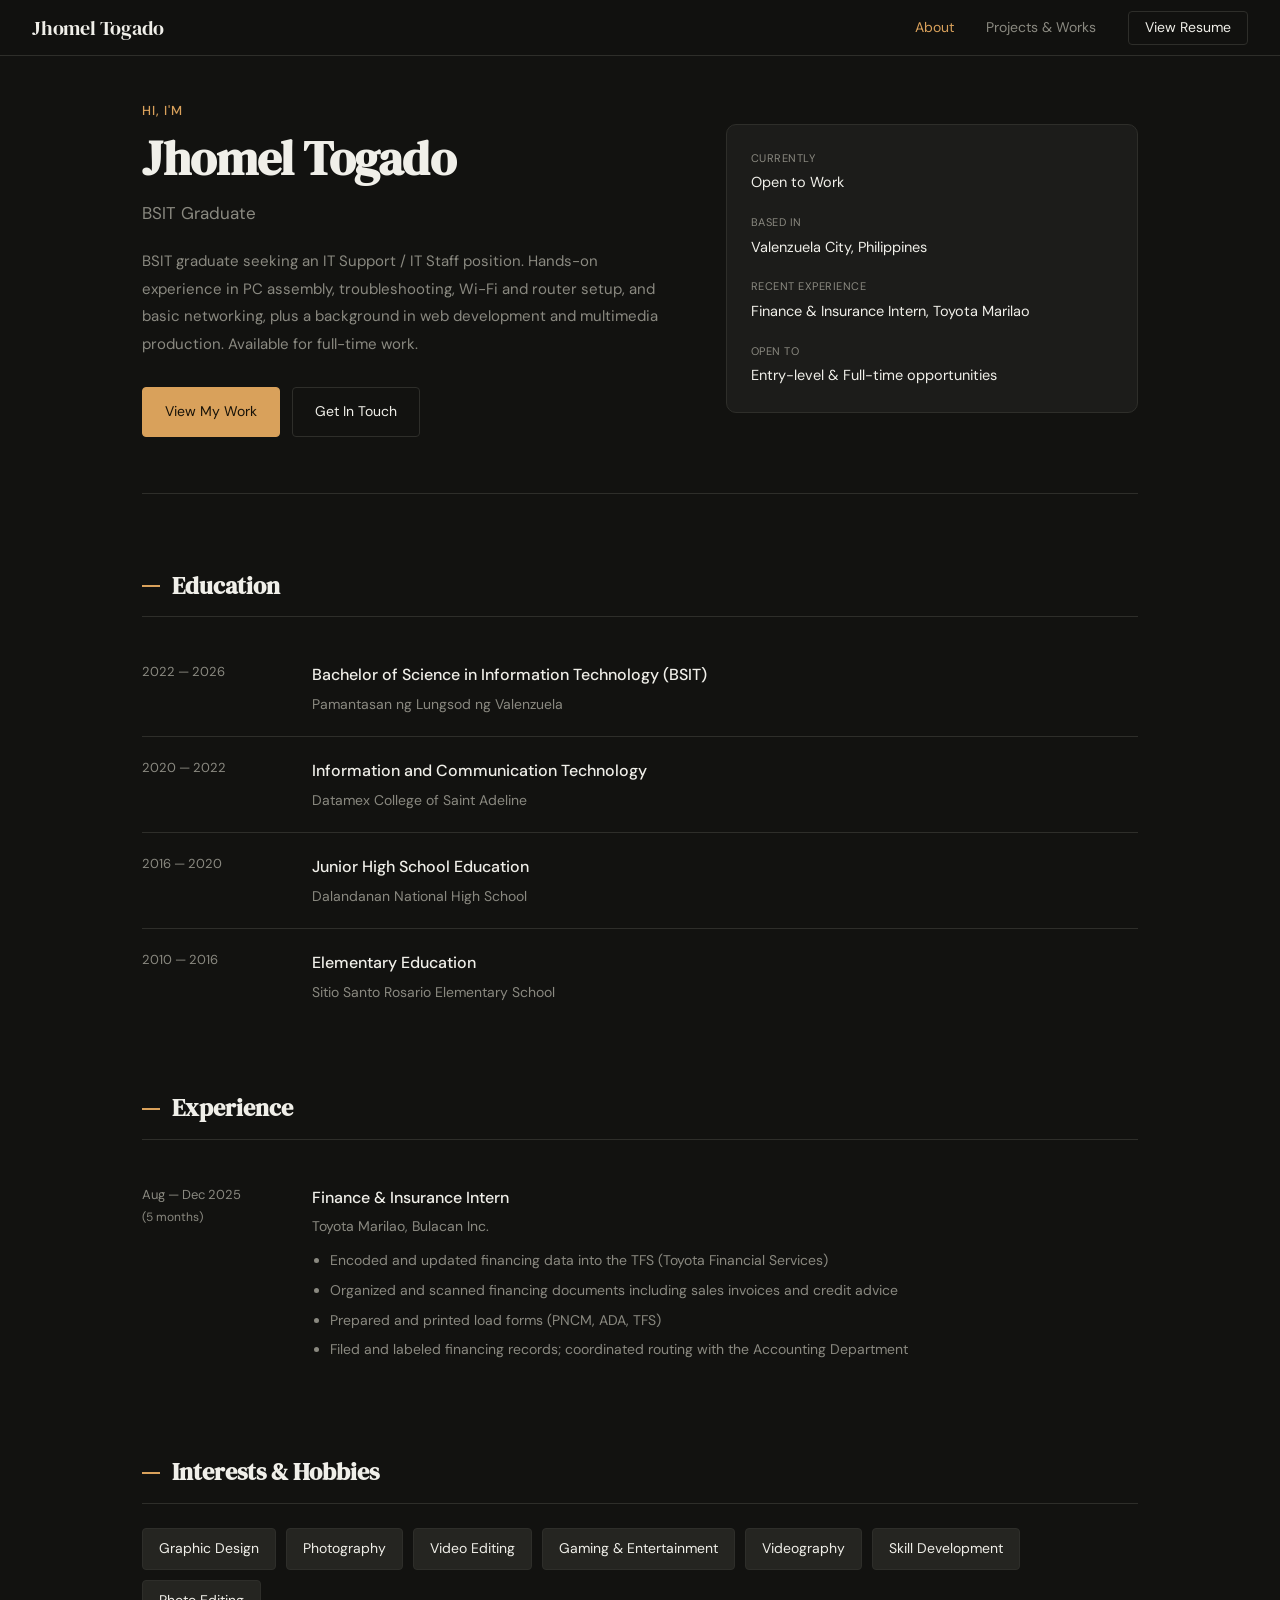
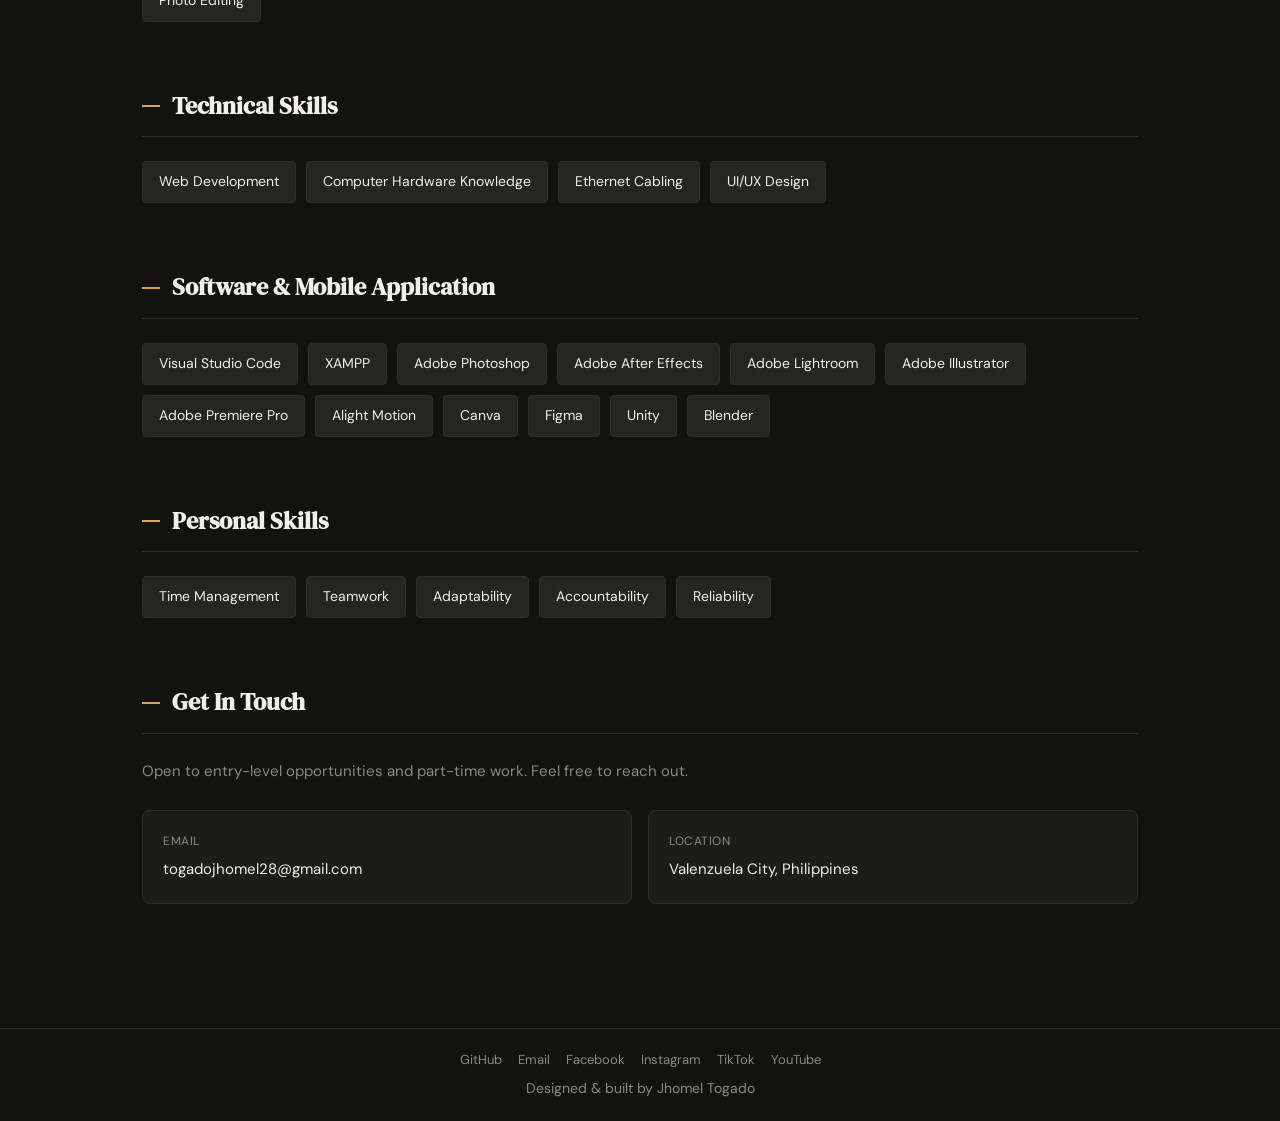
==== commit 09235ef5: "Revise hero role description in index.html Updated the hero lead paragraph to better reflect skills " ====
--- a/index.html
+++ b/index.html
@@ -32,10 +32,10 @@
         <h1 class="hero-name">Jhomel Togado</h1>
         <p class="hero-role">BSIT Graduate</p>
         <p class="hero-lead">
-          Seeking an entry-level position where I can apply my skills in Information Technology, 
-          particularly in IT and technical support. I am a BSIT graduate available for full-time work. 
-          I am a fast learner, dependable, and willing to take on any tasks assigned to me. 
-          I am committed to contributing positively to the team and making the most of every work opportunity.
+          BSIT graduate seeking an IT Support / IT Staff position. 
+          Hands-on experience in PC assembly, troubleshooting, 
+          Wi-Fi and router setup, and basic networking, 
+          plus a background in web development and multimedia production. Available for full-time work.
         </p>
         <div class="hero-actions">
           <a href="projects-and-works/" class="btn btn-primary">View My Work</a>
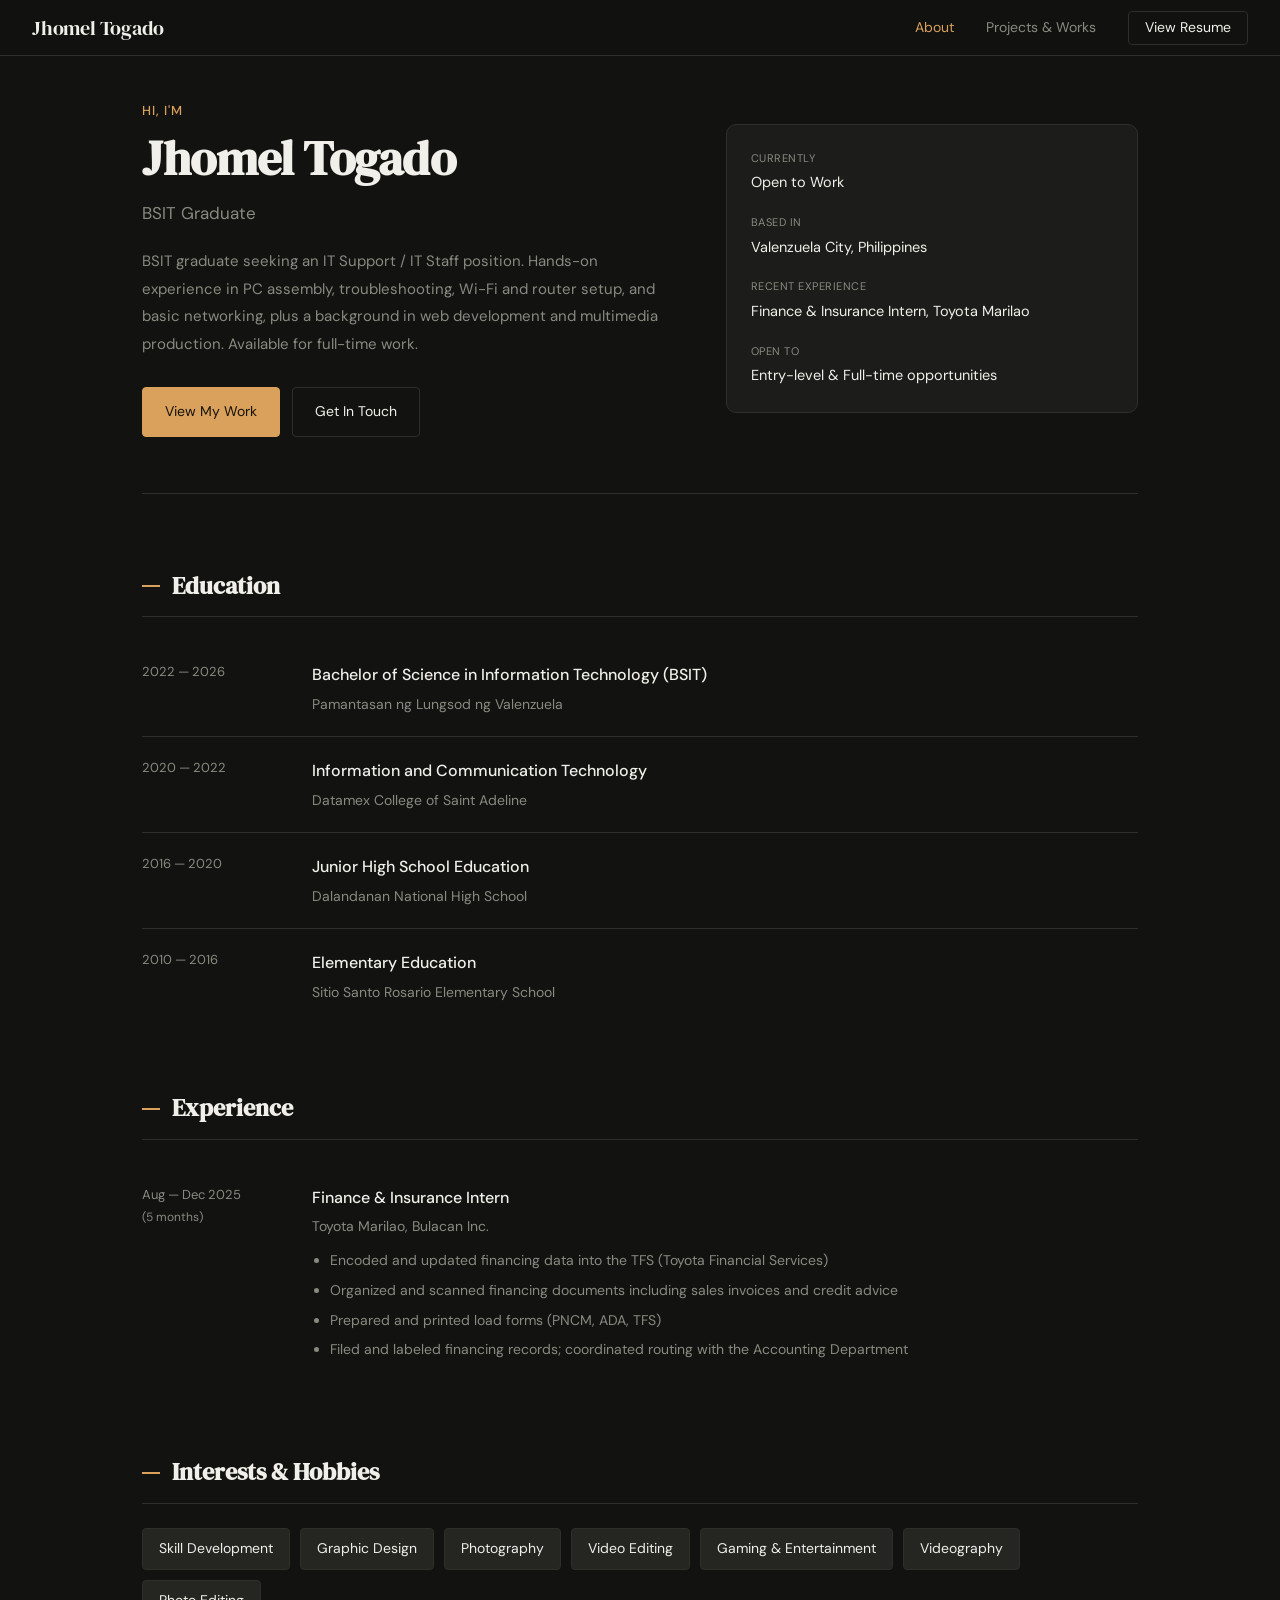
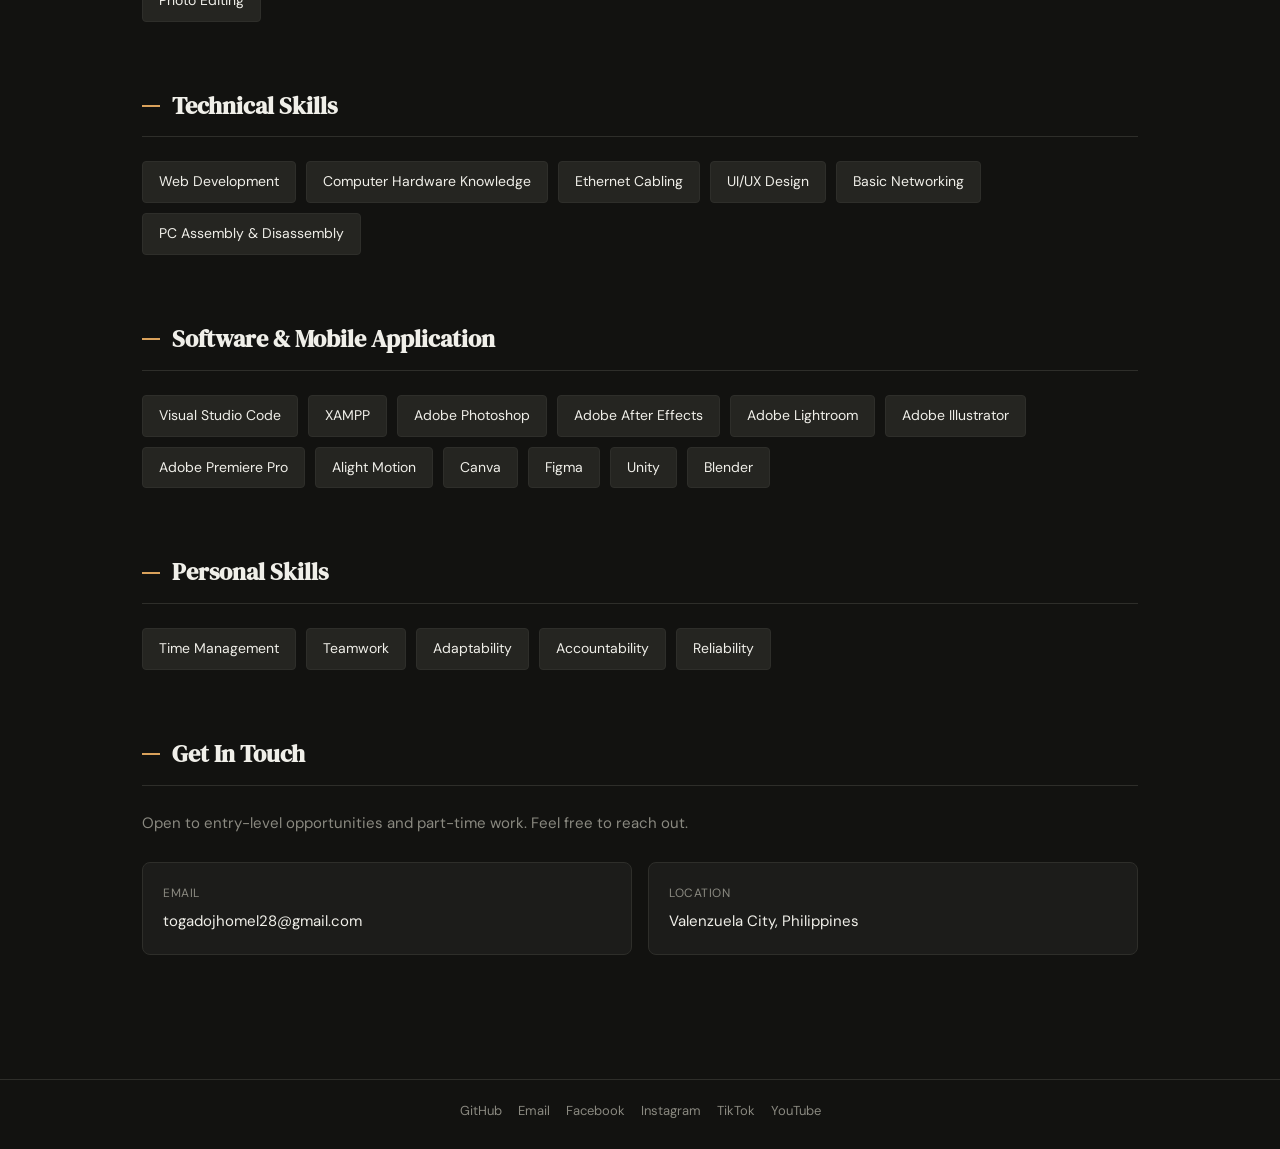
==== commit c472e4f4: "Update interests and skills in index.html Removed duplicate interest and added new skills." ====
--- a/index.html
+++ b/index.html
@@ -122,12 +122,12 @@
       <section class="section">
         <h2 class="section-title">Interests & Hobbies</h2>
         <div class="tag-list">
+          <span class="tag">Skill Development</span>
           <span class="tag">Graphic Design</span>
           <span class="tag">Photography</span>
           <span class="tag">Video Editing</span>
           <span class="tag">Gaming & Entertainment</span>
           <span class="tag">Videography</span>
-          <span class="tag">Skill Development</span>
           <span class="tag">Photo Editing</span>
         </div>
       </section>
@@ -144,6 +144,8 @@
           <span class="tag">Computer Hardware Knowledge</span>
           <span class="tag">Ethernet Cabling</span>
           <span class="tag">UI/UX Design</span>
+          <span class="tag">Basic Networking</span>
+          <span class="tag">PC Assembly & Disassembly</span>
         </div>
       </section>
 
@@ -207,7 +209,7 @@
       <a href="https://www.tiktok.com/@jhomel20" target="_blank" rel="noopener">TikTok</a>
       <a href="https://www.youtube.com/@jhomeltogado8434" target="_blank" rel="noopener">YouTube</a>
     </div>
-    <span id="footer-text">Designed & built by Jhomel Togado</span>
+    <!-- <span id="footer-text">Designed & built by Jhomel Togado</span> -->
   </footer>
 
   <div id="resumeModal" class="modal">
